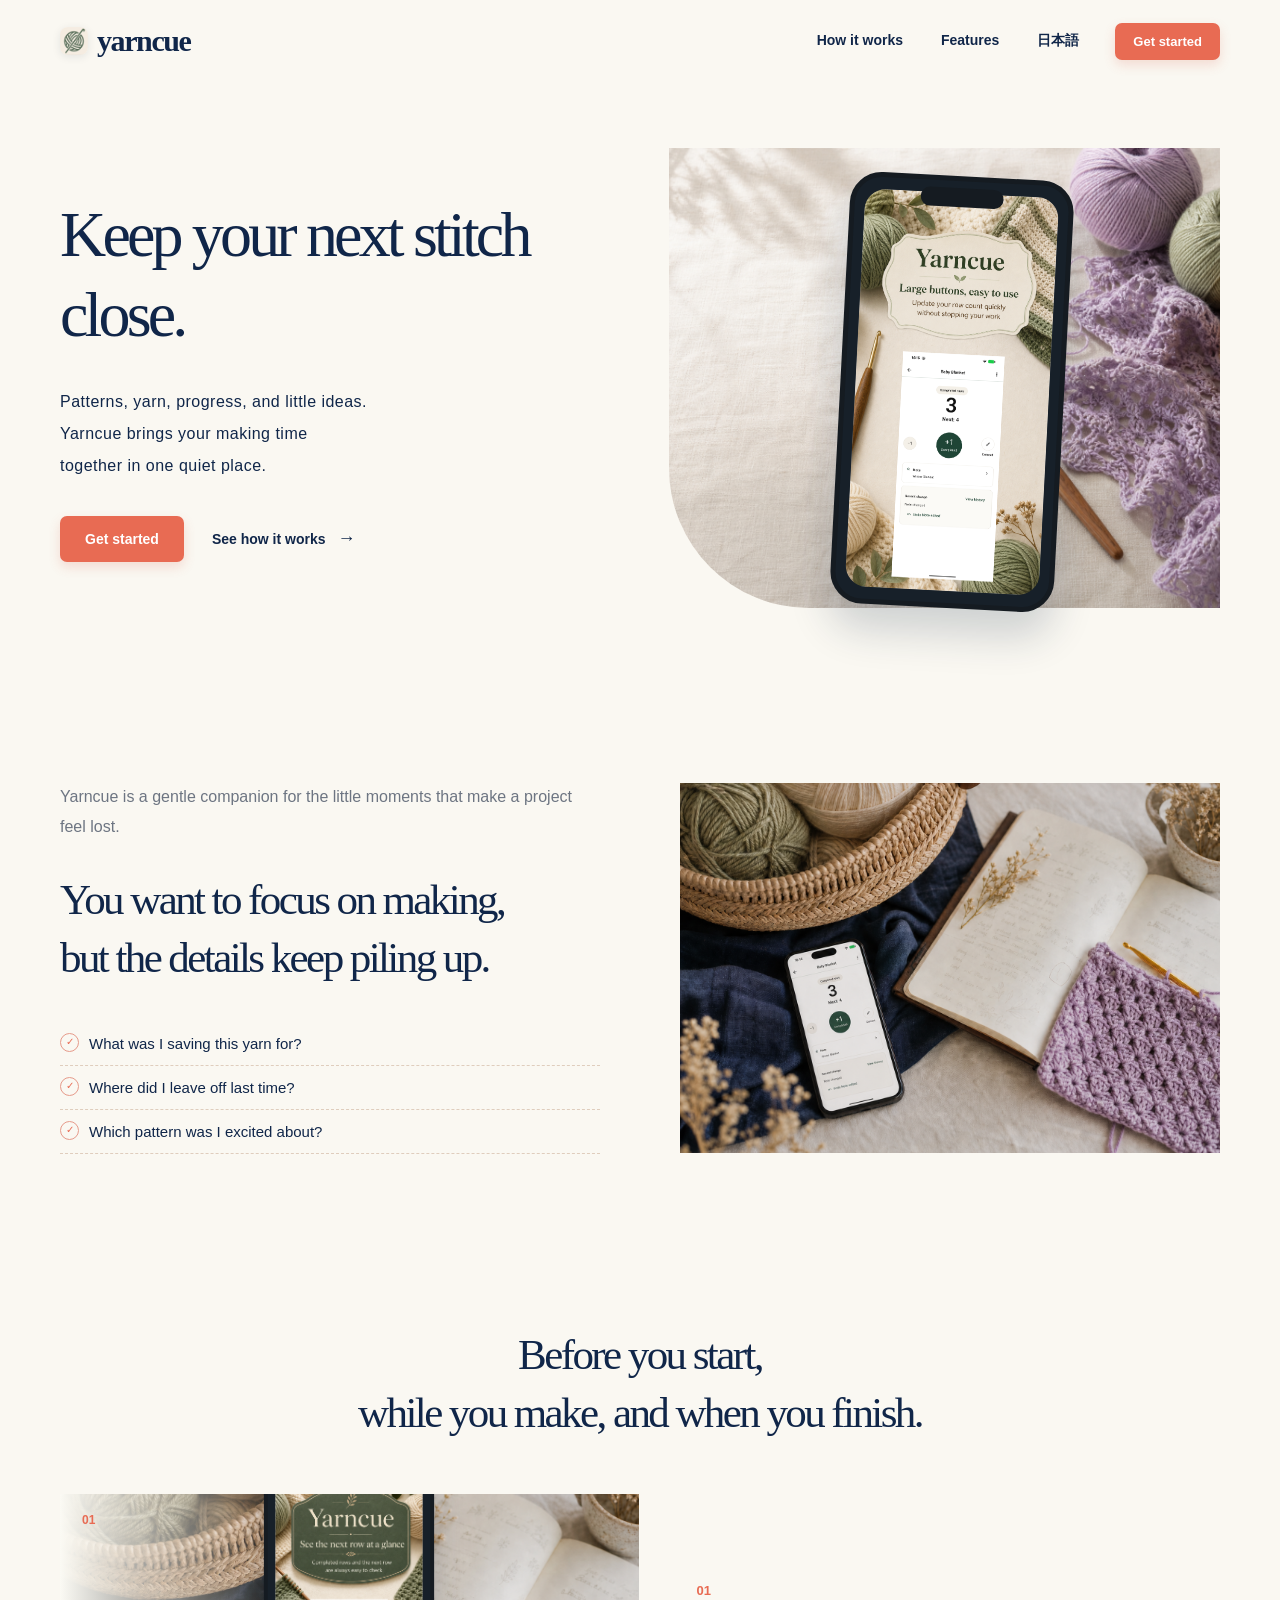
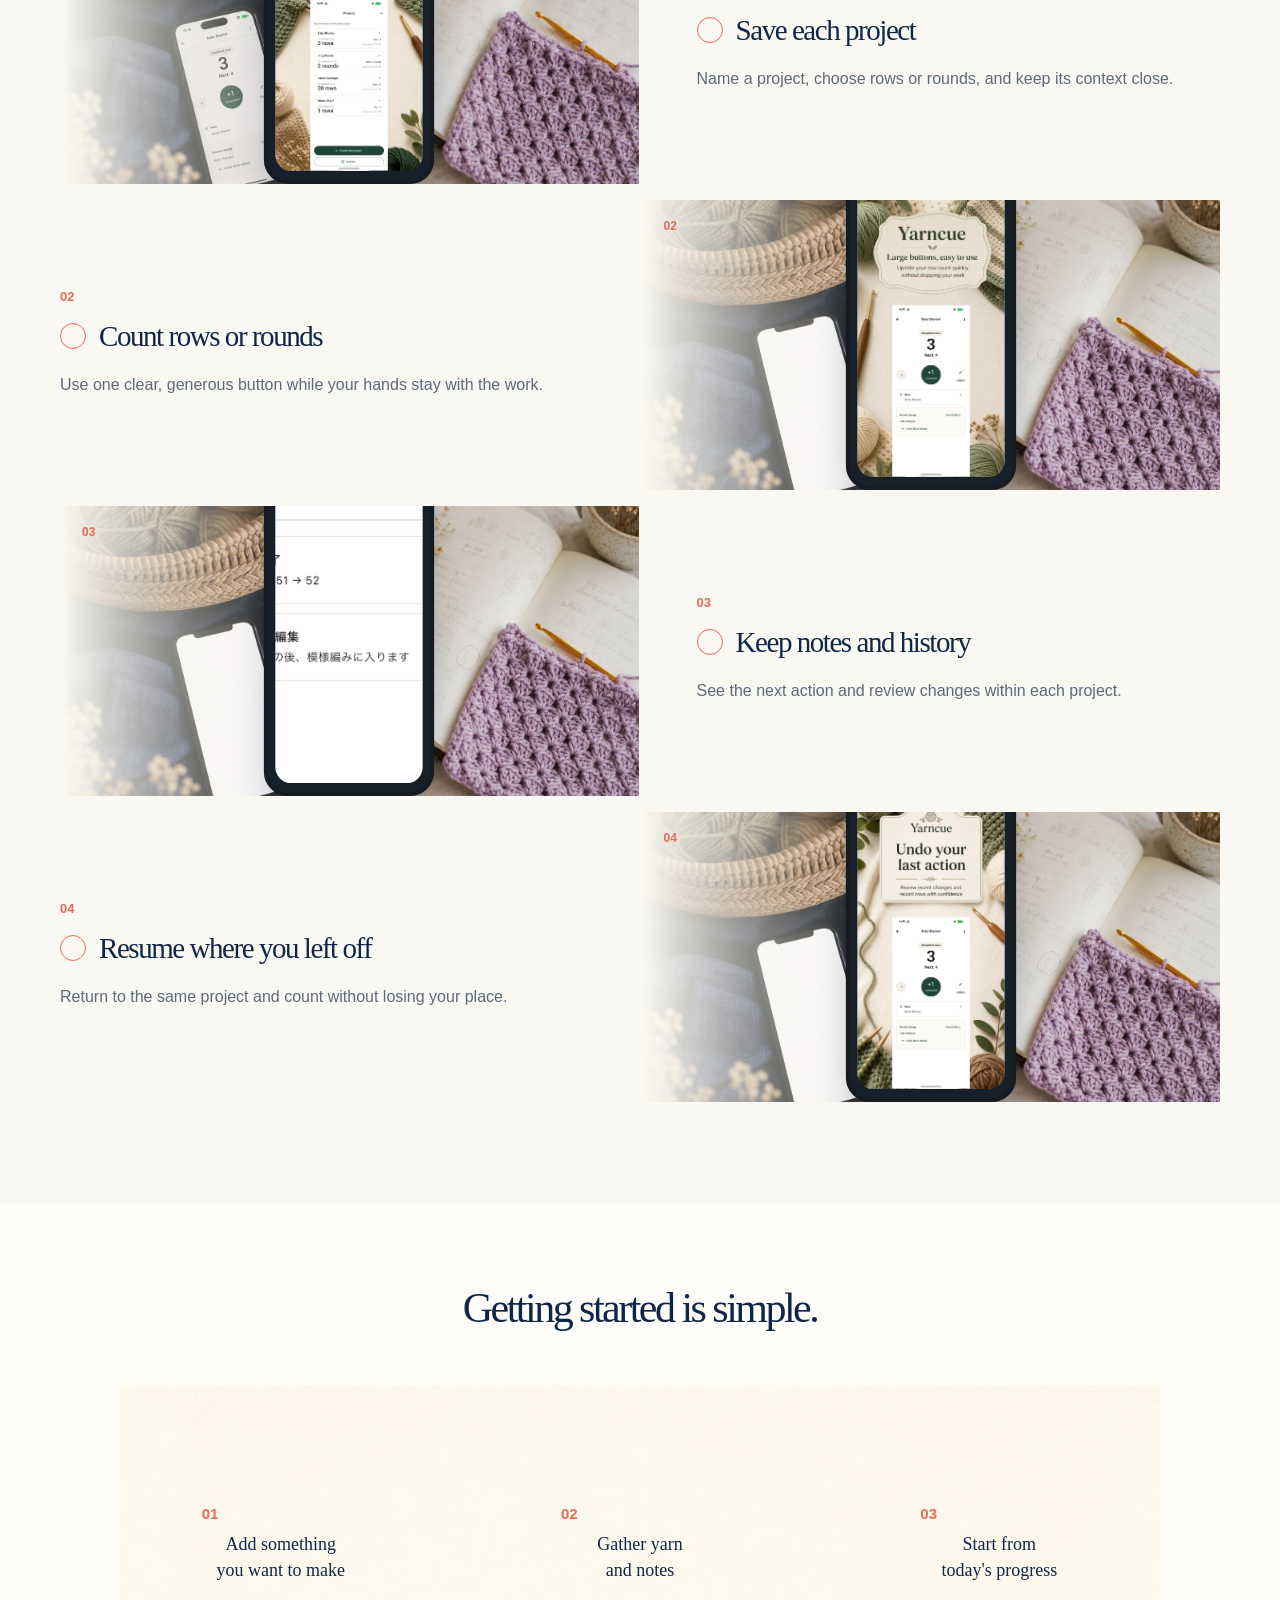
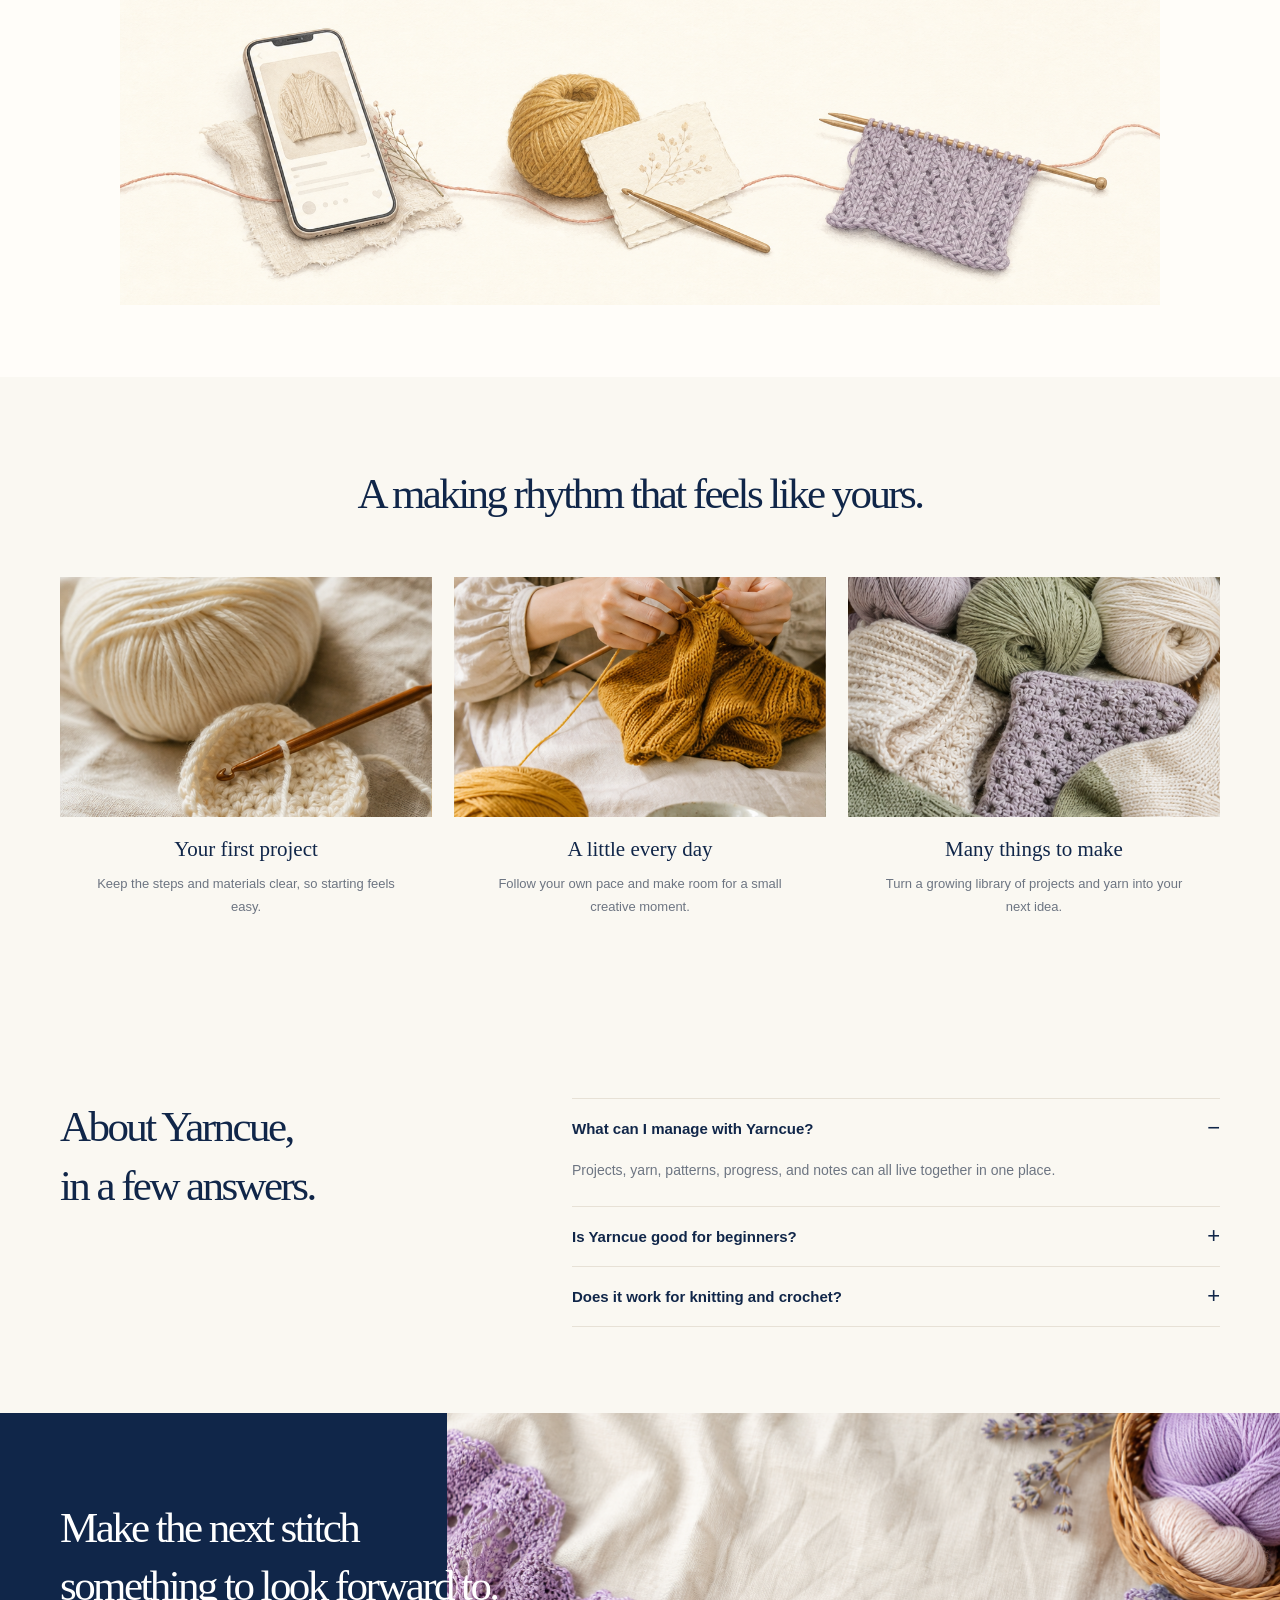
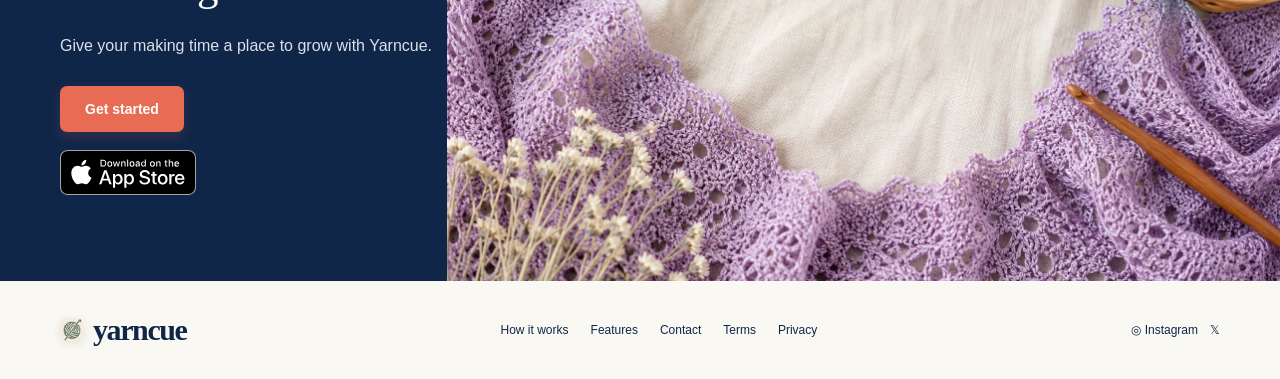
==== docs/en/index.html @ 103fd9a7 "Clarify feature layout and history screen" ====
<!doctype html>
<html lang="en">
  <head>
    <meta charset="utf-8" />
    <meta name="viewport" content="width=device-width, initial-scale=1" />
    <meta name="description" content="Yarncue keeps your knitting and crochet projects, yarn, patterns, progress, and notes together in one calm workspace." />
    <link rel="canonical" href="https://hinomaru-labs.com/yarncue-lp/en/" />
    <link rel="alternate" hreflang="ja" href="https://hinomaru-labs.com/yarncue-lp/" />
    <link rel="alternate" hreflang="en" href="https://hinomaru-labs.com/yarncue-lp/en/" />
    <meta property="og:title" content="Yarncue | A calmer way to keep knitting" />
    <meta property="og:description" content="Keep your next stitch close." />
    <meta property="og:image" content="../og.png" />
    <title>Yarncue | A calmer way to keep knitting</title>
    <link rel="stylesheet" href="../styles.css" />
    <link rel="stylesheet" href="../style-extra.css?v=20260801-layout3" />
    <link rel="stylesheet" href="style-en.css?v=1" />
    <script type="application/ld+json">{"@context":"https://schema.org","@graph":[{"@type":"SoftwareApplication","name":"Yarncue","applicationCategory":"LifestyleApplication","operatingSystem":"Web","description":"A knitting and crochet journal for projects, yarn, patterns, progress, and notes."},{"@type":"FAQPage","mainEntity":[{"@type":"Question","name":"What can I manage with Yarncue?","acceptedAnswer":{"@type":"Answer","text":"Projects, yarn, patterns, progress, and notes can all live together in one place."}},{"@type":"Question","name":"Is Yarncue good for beginners?","acceptedAnswer":{"@type":"Answer","text":"Yes. Start with one project and keep only the details you need, at your own pace."}},{"@type":"Question","name":"Does it work for both knitting and crochet?","acceptedAnswer":{"@type":"Answer","text":"Yes. Record the yarn, needles or hook, rows, pattern, and notes for either kind of project."}}]}]}</script>
  </head>
  <body>
    <main>
      <header class="site-header"><a class="brand" href="#top"><img src="../images/yarncue-icon.png" alt="" />yarncue</a><nav><a href="#how">How it works</a><a href="#features">Features</a><a href="../">日本語</a></nav><a class="button small-button" href="#start">Get started</a></header>
      <section class="hero" id="top"><div class="hero-copy"><h1>Keep your next stitch<br>close.</h1><p>Patterns, yarn, progress, and little ideas.<br>Yarncue brings your making time<br>together in one quiet place.</p><div class="actions"><a class="button" href="#start">Get started</a><a class="text-link" href="#how">See how it works <span>→</span></a></div></div><div class="hero-visual"><div class="hero-yarn yarn-a"></div><div class="hero-yarn yarn-b"></div><div class="hero-yarn yarn-c"></div><div class="lace"></div><div class="phone phone-real-count"><div class="phone-notch"></div><div class="phone-screen"></div></div></div></section>
      <section class="empathy section"><div><p class="eyeless-label">Yarncue is a gentle companion for the little moments that make a project feel lost.</p><h2>You want to focus on making,<br>but the details keep piling up.</h2><ul><li>What was I saving this yarn for?</li><li>Where did I leave off last time?</li><li>Which pattern was I excited about?</li></ul></div><div class="desk-scene"><div class="desk-yarn"></div><div class="notebook"><span>project notes</span><i></i><i></i><i></i></div></div></section>
      <section class="features section" id="features"><h2>Before you start,<br>while you make, and when you finish.</h2><div class="feature-list"><article class="feature"><div class="feature-media"><span>01</span><div class="phone phone-real-empty"><div class="phone-notch"></div><div class="phone-screen"></div></div><div class="feature-texture project"></div></div><div class="feature-copy"><p class="feature-number">01</p><h3>Save each project</h3><p>Name a project, choose rows or rounds, and keep its context close.</p></div></article><article class="feature reverse"><div class="feature-media"><span>02</span><div class="phone phone-real-count"><div class="phone-notch"></div><div class="phone-screen"></div></div><div class="feature-texture stash"></div></div><div class="feature-copy"><p class="feature-number">02</p><h3>Count rows or rounds</h3><p>Use one clear, generous button while your hands stay with the work.</p></div></article><article class="feature"><div class="feature-media"><span>03</span><div class="phone phone-projects-list"><div class="phone-notch"></div><div class="phone-screen"></div></div><div class="feature-texture patterns"></div></div><div class="feature-copy"><p class="feature-number">03</p><h3>Keep notes and history</h3><p>See the next action and review changes within each project.</p></div></article><article class="feature reverse"><div class="feature-media"><span>04</span><div class="phone phone-real-count"><div class="phone-notch"></div><div class="phone-screen"></div></div><div class="feature-texture progress"></div></div><div class="feature-copy"><p class="feature-number">04</p><h3>Resume where you left off</h3><p>Return to the same project and count without losing your place.</p></div></article></div></section>
      <section class="how section" id="how"><h2>Getting started is simple.</h2><div class="thread"></div><div class="steps"><article><b>01</b><div class="step-icon book">▱</div><h3>Add something<br>you want to make</h3><p>Save a pattern or idea as a project.</p></article><article><b>02</b><div class="step-icon yarn">●</div><h3>Gather yarn<br>and notes</h3><p>Keep color, amount, needle size, and thoughts together.</p></article><article><b>03</b><div class="step-icon needle">╱</div><h3>Start from<br>today's progress</h3><p>Record your progress and keep the next stitch in sight.</p></article></div></section>
      <section class="use-cases section"><h2>A making rhythm<br class="mobile-break"> that feels like yours.</h2><div class="case-grid"><article><div class="case-image first"></div><h3>Your first project</h3><p>Keep the steps and materials clear, so starting feels easy.</p></article><article><div class="case-image second"></div><h3>A little every day</h3><p>Follow your own pace and make room for a small creative moment.</p></article><article><div class="case-image third"></div><h3>Many things to make</h3><p>Turn a growing library of projects and yarn into your next idea.</p></article></div></section>
      <section class="faq section"><h2>About Yarncue,<br>in a few answers.</h2><div class="faq-list"><article><details open><summary>What can I manage with Yarncue?</summary><p>Projects, yarn, patterns, progress, and notes can all live together in one place.</p></details></article><article><details><summary>Is Yarncue good for beginners?</summary><p>Yes. Start with one project and keep only the details you need, at your own pace.</p></details></article><article><details><summary>Does it work for knitting and crochet?</summary><p>Yes. Record the yarn, needles or hook, rows, pattern, and notes for either kind of project.</p></details></article></div></section>
      <section class="cta" id="start"><div><h2>Make the next stitch<br>something to look forward to.</h2><p>Give your making time a place to grow with Yarncue.</p><a class="button light" href="mailto:hello@yarncue.app?subject=I%20want%20to%20try%20Yarncue">Get started</a><img class="app-store-badge" src="../images/download-on-app-store.svg" alt="Download on the App Store"></div><div class="cta-craft"><div class="cta-yarn"></div><div class="cta-lace"></div></div></section>
      <footer><a class="brand" href="#top"><img src="../images/yarncue-icon.png" alt="" />yarncue</a><div><a href="#how">How it works</a><a href="#features">Features</a><a href="mailto:hello@yarncue.app">Contact</a><a href="#top">Terms</a><a href="#top">Privacy</a></div><div class="social"><a href="#top" aria-label="Instagram">◎ Instagram</a><a href="#top" aria-label="X">𝕏</a></div></footer>
    </main>
  </body>
</html>
---- docs/styles.css ----
:root { --cream:#faf8f2; --ink:#102649; --coral:#e86b53; --line:#e7e1d6; --muted:#6d7582; --lilac:#bca4ce; --sage:#a8b8a3; --mustard:#d8b456; }
* { box-sizing:border-box; } html { scroll-behavior:smooth; } body { margin:0; background:var(--cream); color:var(--ink); font-family:Arial,"Hiragino Kaku Gothic ProN","Yu Gothic",sans-serif; } a { color:inherit; text-decoration:none; } h1,h2,h3,p { margin:0; } h1,h2,h3,.brand { font-family:Georgia,"Hiragino Mincho ProN","Yu Mincho",serif; font-weight:500; } .site-header { height:82px; max-width:1240px; margin:auto; padding:0 40px; display:flex; align-items:center; justify-content:space-between; } .brand { font-size:30px; letter-spacing:-1.4px; font-weight:700; } nav { display:flex; gap:38px; margin-left:auto; margin-right:36px; font-size:14px; font-weight:600; } nav a:hover,.text-link:hover,footer a:hover { opacity:.65; }.button { background:var(--coral); color:white; border-radius:7px; padding:15px 25px; font-size:14px; font-weight:700; display:inline-block; box-shadow:0 5px 12px #d95f4930; transition:transform .2s,box-shadow .2s; }.button:hover { transform:translateY(-2px); box-shadow:0 8px 16px #d95f4940; }.small-button { padding:11px 18px; font-size:13px; }.hero { max-width:1240px; min-height:585px; padding:66px 40px 88px; margin:auto; display:grid; grid-template-columns:1.05fr .95fr; align-items:center; overflow:hidden; }.hero-copy { position:relative; z-index:2; }.hero h1 { font-size:clamp(44px,5vw,72px); line-height:1.25; letter-spacing:-.06em; }.hero-copy>p { margin-top:31px; font-size:16px; line-height:2; letter-spacing:.03em; }.actions { display:flex; align-items:center; gap:28px; margin-top:34px; }.text-link { font-weight:700; font-size:14px; }.text-link span { margin-left:8px; font-size:18px; }.hero-visual { height:460px; position:relative; }.phone { width:224px; height:432px; padding:12px 10px; position:relative; border:5px solid #151b21; border-radius:32px; background:#172029; box-shadow:0 25px 40px #15284730; z-index:3; }.phone-notch { width:83px; height:19px; border-radius:12px; background:#151b21; position:absolute; left:50%; top:7px; transform:translateX(-50%); z-index:2; }.phone-screen { background:#fbfaf6; height:100%; border-radius:21px; padding:37px 13px 12px; color:#192845; overflow:hidden; font-family:Arial,sans-serif; }.phone small { display:block; font-size:10px; font-weight:700; margin-bottom:11px; }.phone b { display:block; margin:10px 0 6px; font-size:10px; }.phone b span { float:right; }.knit-piece { height:115px; border-radius:12px; background:repeating-linear-gradient(120deg,#c5afd3 0 3px,#b497c6 4px 6px,#d3c0dd 7px 10px); }.track { height:7px; border-radius:9px; background:#e9e4dc; overflow:hidden; }.track i { display:block; width:48%; height:100%; background:var(--coral); }.swatches { display:flex; gap:8px; }.swatches i,.yarn-row i { width:21px;height:21px;border-radius:50%;display:block;background:repeating-radial-gradient(circle,#cbb4d5 0 2px,#b99cc7 3px 4px); }.swatches i:nth-child(2),.yarn-row:nth-child(3) i { background:repeating-radial-gradient(circle,#e7bf9b 0 2px,#d9a87e 3px 4px); }.swatches i:nth-child(3),.yarn-row:nth-child(4) i { background:repeating-radial-gradient(circle,#b5c5ad 0 2px,#97ae93 3px 4px); }.hero-visual .phone { transform:rotate(3deg); position:absolute; left:31%; top:5px; }.hero-yarn { position:absolute; border-radius:50%; background:repeating-radial-gradient(circle at 50%,#d3c1dc 0 6px,#b99bc9 7px 10px,#c8afd3 12px 14px); box-shadow:inset 2px 0 #ffffff60; }.yarn-a { width:162px;height:162px; right:9%;top:-10px; }.yarn-b { width:104px;height:104px; right:0;top:132px; background:repeating-radial-gradient(circle,#dab85b 0 5px,#cba23a 6px 9px); }.yarn-c { width:115px;height:115px; right:22%;bottom:5px; background:repeating-radial-gradient(circle,#aabda4 0 5px,#93aa90 6px 9px); }.lace { width:350px;height:205px;right:-9%;bottom:14px;position:absolute;opacity:.9;background-image:radial-gradient(ellipse at center,transparent 32%,#efeade 34% 40%,transparent 42%);background-size:28px 25px; transform:rotate(-15deg); }.section { max-width:1240px; margin:auto; padding:118px 40px; }.section h2,.cta h2 { font-size:clamp(33px,3.7vw,53px); line-height:1.35; letter-spacing:-.06em; }.empathy { display:grid; grid-template-columns:1fr 1fr; gap:80px; align-items:center; }.eyeless-label { font-size:16px; line-height:1.9; color:var(--muted); margin-bottom:28px; }.empathy ul { list-style:none; padding:0; margin:35px 0 0; }.empathy li { padding:13px 0 13px 29px; border-bottom:1px dashed #dfcdbd; position:relative; font-size:15px; }.empathy li::before { content:"✓"; position:absolute; left:0; top:11px; color:var(--coral); border:1px solid #e69b8b; width:17px;height:17px; border-radius:50%; font-size:10px; line-height:16px; text-align:center; }.desk-scene { height:370px; background:#ded8cd; position:relative; overflow:hidden; }.desk-yarn { width:150px;height:150px;border-radius:50%;position:absolute;left:35px;top:30px;background:repeating-radial-gradient(circle,#c6b08d 0 5px,#b69b70 6px 9px); }.notebook { position:absolute; width:210px;height:270px;right:72px;top:50px;background:#f5eddd;box-shadow:10px 12px 22px #4a3e3320;padding:27px;transform:rotate(7deg); }.notebook span { font-family:Georgia,serif; font-style:italic; color:#9d8b70; }.notebook i { display:block; border-bottom:1px solid #c7b699; width:100%; margin-top:24px; }.small-phone { position:absolute; left:110px;bottom:-180px;transform:scale(.56) rotate(-16deg); transform-origin:bottom left; }.features>h2 { text-align:center; margin-bottom:72px; }.feature { min-height:340px; display:grid; grid-template-columns:1.05fr .95fr; align-items:center; gap:80px; margin:16px 0; }.feature.reverse { direction:rtl; }.feature.reverse>* { direction:ltr; }.feature-media { height:290px; background:#f1eee6; position:relative; overflow:hidden; display:flex; justify-content:center; align-items:flex-end; }.feature-media>span { position:absolute; top:19px;left:22px;font-size:12px;font-weight:bold;color:var(--coral); }.feature-media .phone { transform:scale(.63); transform-origin:bottom center; height:432px; }.feature-texture { position:absolute;right:0;top:0;width:39%;height:100%;z-index:0; }.feature-texture.project { background:#ded2c6; background-image:radial-gradient(ellipse at center,transparent 33%,#efe7d7 35% 41%,transparent 43%); background-size:25px 23px; }.feature-texture.stash { background:repeating-radial-gradient(circle at 40% 26%,#d7b97a 0 9px,#caa557 10px 14px,#d8c78e 15px 18px); }.feature-texture.patterns { background:#e3d7bf; background-image:linear-gradient(135deg,#bc9d7a33 25%,transparent 25%); background-size:18px 18px; }.feature-texture.progress { background:#c6b0d0; background-image:radial-gradient(ellipse at center,transparent 32%,#d8c6e0 34% 40%,transparent 42%); background-size:26px 24px; }.feature-number { color:var(--coral);font-weight:700;font-size:13px;margin-bottom:16px; }.feature h3 { font-size:35px;letter-spacing:-.05em; }.feature-copy>p:last-child { margin-top:17px;font-size:16px;line-height:1.9;color:#5e697a; }.yarn-row { font-size:10px;display:flex;align-items:center;gap:7px;border-bottom:1px solid #e5dfd4;padding:9px 0; }.yarn-row em { margin-left:auto;font-style:normal;color:#8b9098; }.pattern-thumb { height:74px;border-radius:8px;background:repeating-linear-gradient(125deg,#c6b09c 0 3px,#a98d72 4px 6px,#e2d0ba 7px 10px); }.pattern-thumb.small { height:58px;margin-top:12px; }.check { border-bottom:1px solid #e4dfd6;padding:9px 0;font-size:9px; }.how { background:#fffdf9; max-width:none; position:relative; overflow:hidden; }.how h2 { text-align:center; }.steps { max-width:1030px;margin:54px auto 0;display:grid;grid-template-columns:repeat(3,1fr);gap:60px;position:relative;z-index:1; }.steps article { text-align:center; }.steps b { color:var(--coral);font-size:15px; }.step-icon { width:92px;height:92px;margin:12px auto 17px;border:1px solid #dbd0c3;border-radius:50%;display:grid;place-items:center;font-size:44px;color:#b9a489; }.step-icon.yarn { color:#ba9fc6;font-size:64px; }.step-icon.needle { color:#ba9fc6;transform:rotate(-28deg); }.steps h3 { font-size:21px;line-height:1.45; }.steps p { font-size:13px;line-height:1.8;color:var(--muted);margin:10px auto;max-width:230px; }.thread { position:absolute;top:305px;left:-5%;width:110%;height:80px;border-top:2px solid #e49080;border-radius:50%;transform:rotate(-3deg); }.use-cases h2 { text-align:center; }.case-grid { display:grid;grid-template-columns:repeat(3,1fr);gap:22px;margin-top:54px; }.case-image { height:240px;position:relative;overflow:hidden; }.case-image::before { content:"";position:absolute;inset:0;opacity:.92; }.case-image.first::before { background:radial-gradient(circle at 28% 32%,#baa17f 0 10%,transparent 11%),radial-gradient(circle at 48% 27%,#a9b9ab 0 17%,transparent 18%),repeating-radial-gradient(ellipse at 75% 68%,#e2ddd2 0 7px,#b9a083 8px 11px,#e9e2d7 12px 14px); }.case-image.second::before { background:radial-gradient(circle at 53% 35%,#e7ddb1 0 20%,transparent 21%),repeating-linear-gradient(125deg,#d6b14c 0 4px,#e1c566 5px 7px,#f0dc96 8px 12px); }.case-image.third::before { background:radial-gradient(circle at 28% 38%,#c4b0d0 0 18%,transparent 19%),radial-gradient(circle at 58% 34%,#d7b378 0 17%,transparent 18%),radial-gradient(circle at 78% 52%,#a9bca5 0 17%,transparent 18%),#e8dfd4; }.case-grid h3 { text-align:center;font-size:21px;margin-top:20px; }.case-grid p { color:var(--muted);font-size:13px;line-height:1.8;text-align:center;margin:10px auto;max-width:310px; }.faq { display:grid;grid-template-columns:.8fr 1.2fr;gap:80px;align-items:start; }.faq-list { border-top:1px solid var(--line); }.faq-list article { border-bottom:1px solid var(--line); }.faq button { width:100%;border:0;background:transparent;color:var(--ink);font:600 15px Arial,sans-serif;text-align:left;padding:21px 0;display:flex;justify-content:space-between;align-items:center;cursor:pointer; }.chevron { width:20px;height:20px;fill:none;stroke:currentColor;stroke-width:1.8;transition:transform .2s; }.chevron.open { transform:rotate(180deg); }.faq-list p { color:var(--muted);font-size:14px;line-height:1.8;padding:0 32px 22px 0; }.cta { background:var(--ink);color:#fff;min-height:450px;padding:86px max(40px,calc((100vw - 1160px)/2));display:flex;justify-content:space-between;position:relative;overflow:hidden; }.cta h2 { color:#fff; }.cta p { margin:22px 0 31px;font-size:16px;color:#dbe0e9; }.button.light { background:var(--coral); }.cta-craft { position:relative;width:390px; }.cta-yarn { width:180px;height:180px;border-radius:50%;position:absolute;right:50px;top:2px;background:repeating-radial-gradient(circle,#cdb5d6 0 7px,#b496c2 8px 11px); }.cta-lace { position:absolute;width:350px;height:250px;right:-45px;bottom:-67px;opacity:.78;background-image:radial-gradient(ellipse at center,transparent 30%,#c4afd0 32% 40%,transparent 42%);background-size:35px 30px;transform:rotate(-17deg); }.mobile-break { display:none; } footer { max-width:1240px;margin:auto;padding:32px 40px;display:flex;align-items:center;justify-content:space-between;font-size:12px; }.social,footer>div { display:flex;gap:22px;align-items:center; }.social { gap:12px; }
@media (max-width:760px) { .site-header { height:67px;padding:0 20px; }.brand { font-size:26px; } nav { display:none; }.small-button { padding:10px 13px;font-size:11px; }.hero { padding:45px 24px 34px;display:block;min-height:0; }.hero h1 { font-size:44px; }.hero-copy>p { font-size:14px;margin-top:23px;line-height:1.85; }.actions { margin-top:26px;gap:20px; }.hero-visual { height:340px;margin-top:32px; }.hero-visual .phone { transform:scale(.77) rotate(3deg);transform-origin:top left;left:21%; }.yarn-a { width:120px;height:120px;right:-10px; }.yarn-b { width:82px;height:82px;right:9px;top:106px; }.yarn-c { width:84px;height:84px;right:25%;bottom:14px; }.lace { width:250px; }.section { padding:75px 24px; }.section h2,.cta h2 { font-size:34px; }.empathy,.faq { grid-template-columns:1fr;gap:40px; }.empathy .eyeless-label { font-size:14px;margin-bottom:23px; }.empathy li { font-size:14px; }.desk-scene { height:282px; }.notebook { right:25px;transform:scale(.77) rotate(7deg);transform-origin:top right; }.small-phone { left:45px; }.features>h2 { margin-bottom:43px;text-align:left; }.feature,.feature.reverse { display:flex;flex-direction:column;gap:25px;margin-bottom:52px;direction:ltr;align-items:stretch; }.feature-media { height:232px; }.feature-media .phone { transform:scale(.51); }.feature h3 { font-size:29px; }.feature-copy>p:last-child { font-size:14px; }.steps { grid-template-columns:1fr;gap:35px;margin-top:38px; }.thread { display:none; }.step-icon { width:75px;height:75px;font-size:34px; }.steps h3 { font-size:20px; }.case-grid { grid-template-columns:1fr;gap:35px;margin-top:39px; }.case-image { height:220px; }.faq { gap:35px; }.faq button { font-size:14px;gap:12px; }.cta { padding:69px 24px 235px;min-height:0; }.cta p { font-size:14px;line-height:1.8; }.cta-craft { position:absolute;width:320px;height:210px;right:-28px;bottom:-5px; }.cta-yarn { width:130px;height:130px;right:72px; }.cta-lace { width:290px;height:190px;right:-20px;bottom:-45px; }.mobile-break { display:block; } footer { padding:29px 24px;display:block; }.brand { display:block; } footer>div { flex-wrap:wrap;gap:13px 19px;margin-top:19px;line-height:1.5; }.social { margin-top:18px; } }
---- docs/style-extra.css ----
.faq details summary { list-style:none; cursor:pointer; padding:21px 26px 21px 0; font:600 15px Arial,sans-serif; position:relative; }
.faq details summary::-webkit-details-marker { display:none; }
.faq details summary::after { content:"+"; position:absolute; right:0; top:16px; font-size:22px; font-weight:400; }
.faq details[open] summary::after { content:"−"; }

/* Photography replaces decorative geometry; the phone remains a replaceable product-screen frame. */
.hero-visual { background:url("images/hero-craft.png") center/cover no-repeat; border-radius:0 0 0 140px; }
.hero-visual .hero-yarn,.hero-visual .lace { display:none; }
.hero-visual .phone { left:31%; top:6%; transform:rotate(3deg); }
.desk-scene { background:url("images/feature-desk-real.png") center/cover no-repeat; }
.desk-scene .desk-yarn,.desk-scene .notebook { display:none; }
.feature-media { background-image:url("images/feature-desk.png"); background-size:cover; background-position:center; }
.feature-media .feature-texture { display:none; }
.feature:first-child .feature-media { background-image:url("images/feature-desk-real.png"); background-position:center; }
.feature:first-child .feature-media .phone { display:none; }
.feature-media::after { content:""; position:absolute; inset:0; background:linear-gradient(90deg,#fbfaf4 0%,transparent 42%); }
.feature-media .phone,.feature-media>span { z-index:1; }
.case-image { background-image:url("images/use-cases.png"); background-size:300% auto; background-repeat:no-repeat; }
.case-image::before { display:none; }
.case-image.first { background-position:left center; }.case-image.second { background-position:center center; }.case-image.third { background-position:right center; }
.cta { background:#102649 url("images/cta-craft.png") right center/auto 100% no-repeat; }
.cta-craft { display:none; }
@media (max-width:760px) { .hero-visual { margin-left:-24px;margin-right:-24px; border-radius:0; }.feature-media::after { background:linear-gradient(90deg,#fbfaf4aa 0%,transparent 80%); }.cta { background-size:auto 46%; background-position:right bottom; } }

/* Match the approved LP rhythm: smaller desktop type, tighter bands, and illustrated steps. */
@media (min-width:761px) { .section { padding-top:86px; padding-bottom:86px; }.section h2,.cta h2 { font-size:43px; }.features>h2 { margin-bottom:52px; }.feature { min-height:276px; gap:58px; }.feature h3 { font-size:29px; }.how { padding-top:76px; padding-bottom:72px; }.how h2 { font-size:42px; }.steps { margin-top:28px; gap:38px; }.use-cases { padding-top:88px; padding-bottom:84px; } }
.how .steps { max-width:1040px; min-height:540px; padding-top:0; background:url("images/steps-editorial.png") center bottom/100% auto no-repeat; }
.how .steps article { padding-top:166px; position:relative; }.how .steps article b { position:absolute; top:140px; left:calc(50% - 79px); }.how .step-icon { display:none; }.how .steps h3 { font-size:18px; }.how .steps p { display:none; }.thread { display:none; }
.feature-copy h3::before { content:""; display:inline-block; width:24px; height:24px; margin-right:13px; vertical-align:-3px; border:1.5px solid var(--coral); border-radius:50%; box-shadow:inset 0 0 0 6px #faf8f2; }
.app-store-badge { width:136px; height:auto; display:block; margin-top:18px; }
.brand { display:inline-flex; align-items:center; gap:9px; }
.brand img { width:28px; height:28px; border-radius:8px; object-fit:cover; box-shadow:0 2px 8px #19284518; }
footer .brand img { width:24px; height:24px; border-radius:7px; }

/* Evidence captured from the Yarncue app project. Keep the device chrome from the LP, but show the actual screens inside it. */
.phone-real-empty .phone-screen,
.phone-real-count .phone-screen,
.phone-projects-list .phone-screen { padding:0; background-color:#fff; background-repeat:no-repeat; background-position:center; background-size:cover; }
.phone-real-empty .phone-screen { background-image:url("images/real/projects-empty.png"); }
.phone-real-count .phone-screen { background-image:url("images/real/count-workspace.png"); }
.phone-projects-list .phone-screen { background-image:url("images/real/history.png"); }
.feature:nth-child(3) .phone-projects-list .phone-screen { background-image:url("images/real/history-crop.png"); background-size:cover; background-position:center top; }
.feature:nth-child(4) .phone-real-count .phone-screen { background-image:url("images/real/resume-workspace.png"); }
.feature:first-child .feature-media { background-image:none; }
.feature:first-child .feature-media .phone { display:block; }
.feature-media .phone { transform:scale(.76); }
.phone-real-empty .phone-screen > *,
.phone-real-count .phone-screen > *,
.phone-projects-list .phone-screen > * { display:none; }
.feature-media .phone-real-empty .phone-screen,
.feature-media .phone-real-count .phone-screen,
.feature-media .phone-projects-list .phone-screen { background-size:100% auto; background-position:center top; }
@media (max-width:760px) { .how { padding-top:58px; padding-bottom:56px; }.how h2 { font-size:33px; }.how .steps { display:block; min-height:0; margin-top:18px; padding:286px 0 0; background-size:150% auto; background-position:center top; }.how .steps article { padding:0; margin:0 0 28px; text-align:center; }.how .steps article b { position:static; display:block; margin-bottom:6px; }.how .steps h3 { font-size:18px; line-height:1.55; }.how .steps article:last-child { margin-bottom:0; } }
---- docs/en/style-en.css ----
/* English UI artwork overrides for the English landing page. */
.desk-scene { background-image:url("../images/feature-desk-real-en.png"); }
.feature:first-child .feature-media { background-image:url("../images/feature-desk-real-en.png"); }
.phone-real-empty .phone-screen { background-image:url("../images/real/en-projects.png"); }
.phone-real-count .phone-screen { background-image:url("../images/real/en-count.png"); }
.phone-projects-list .phone-screen { background-image:url("../images/real/en-projects-screen.png"); }
.feature:nth-child(4) .phone-real-count .phone-screen { background-image:url("../images/real/en-progress.png"); }
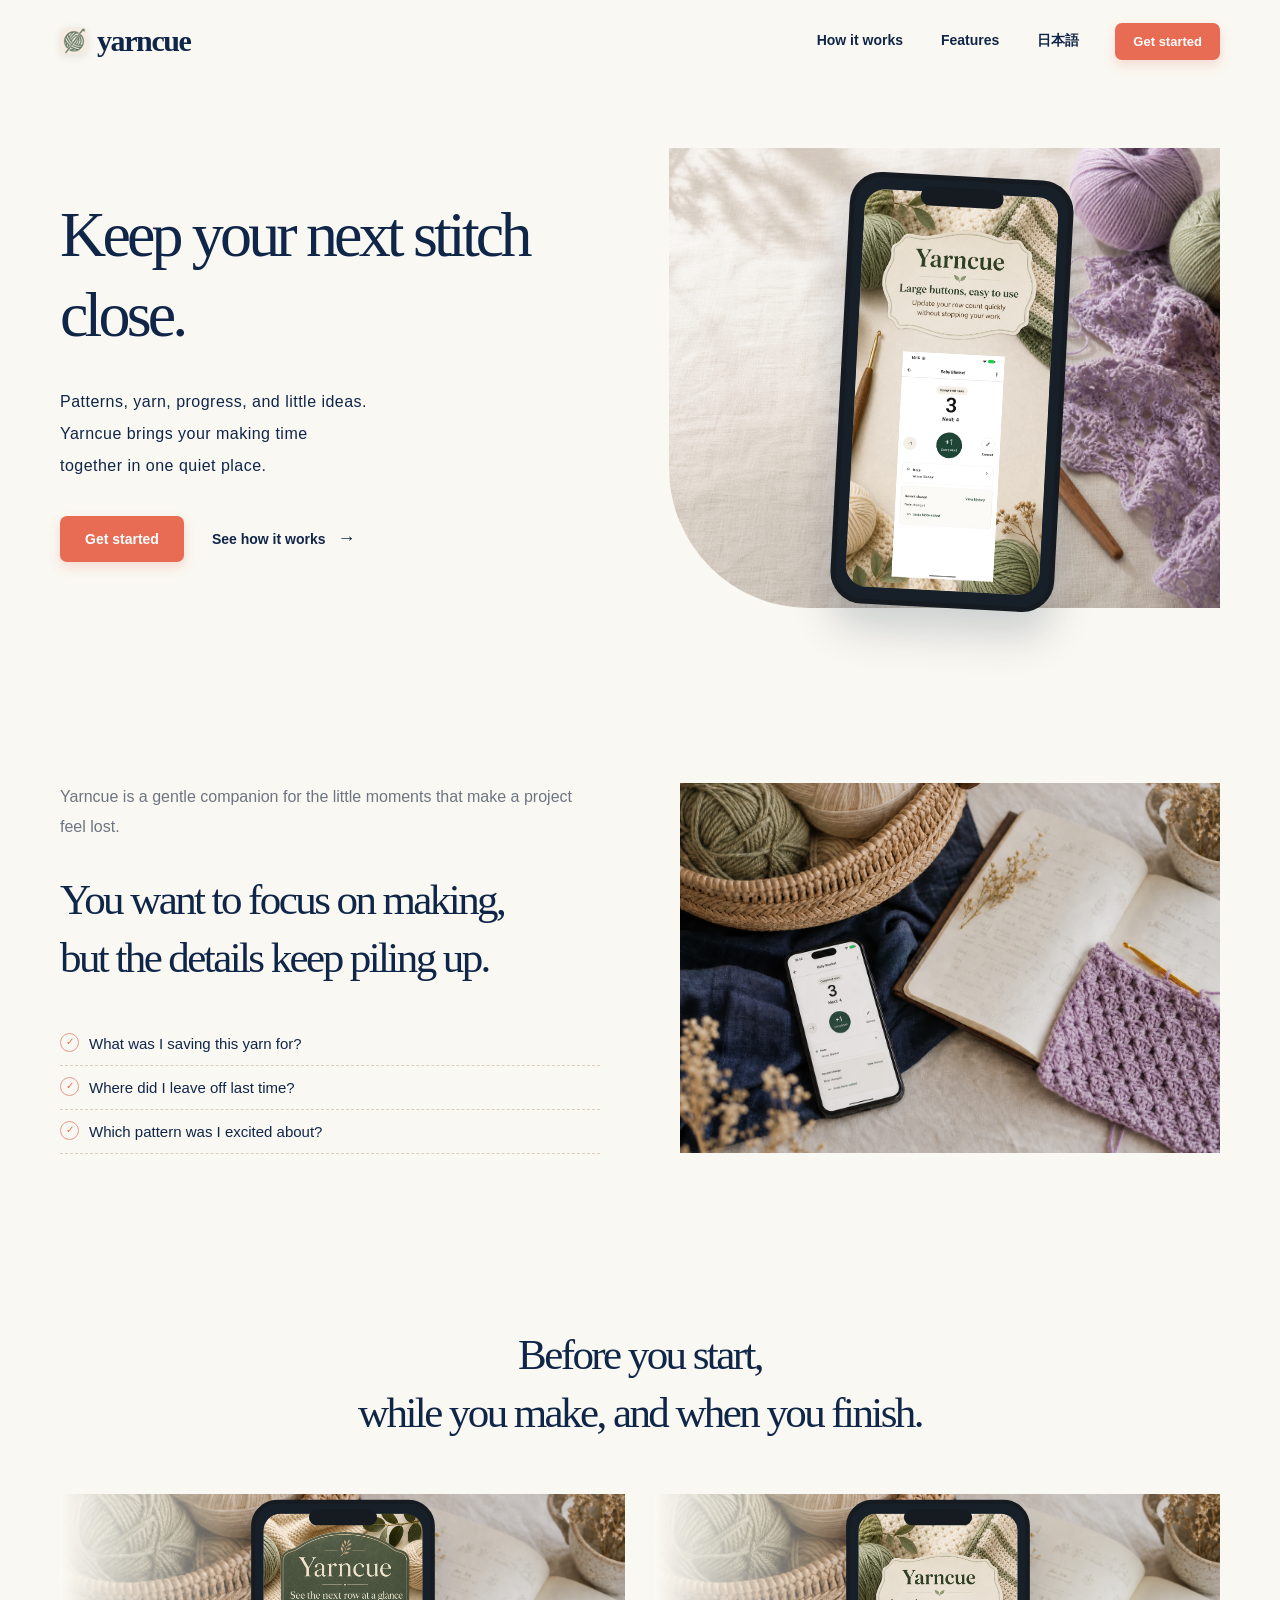
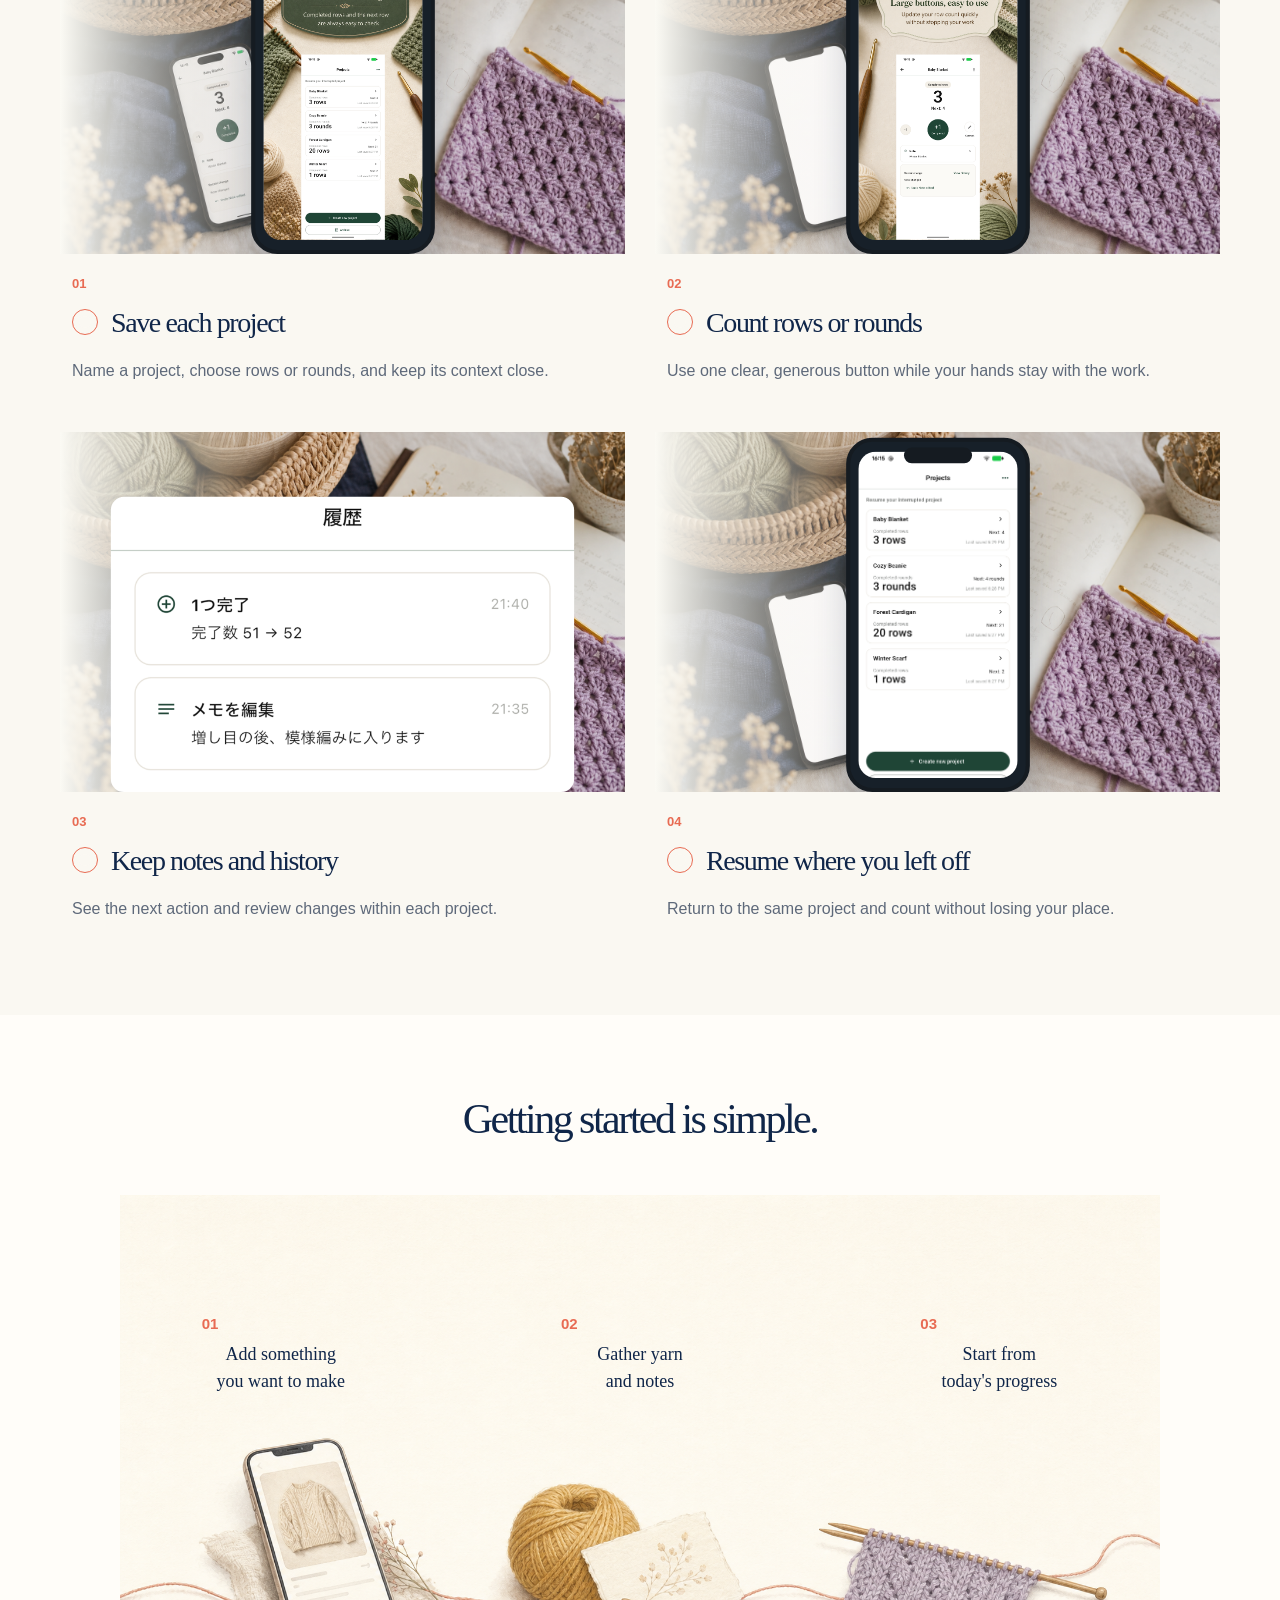
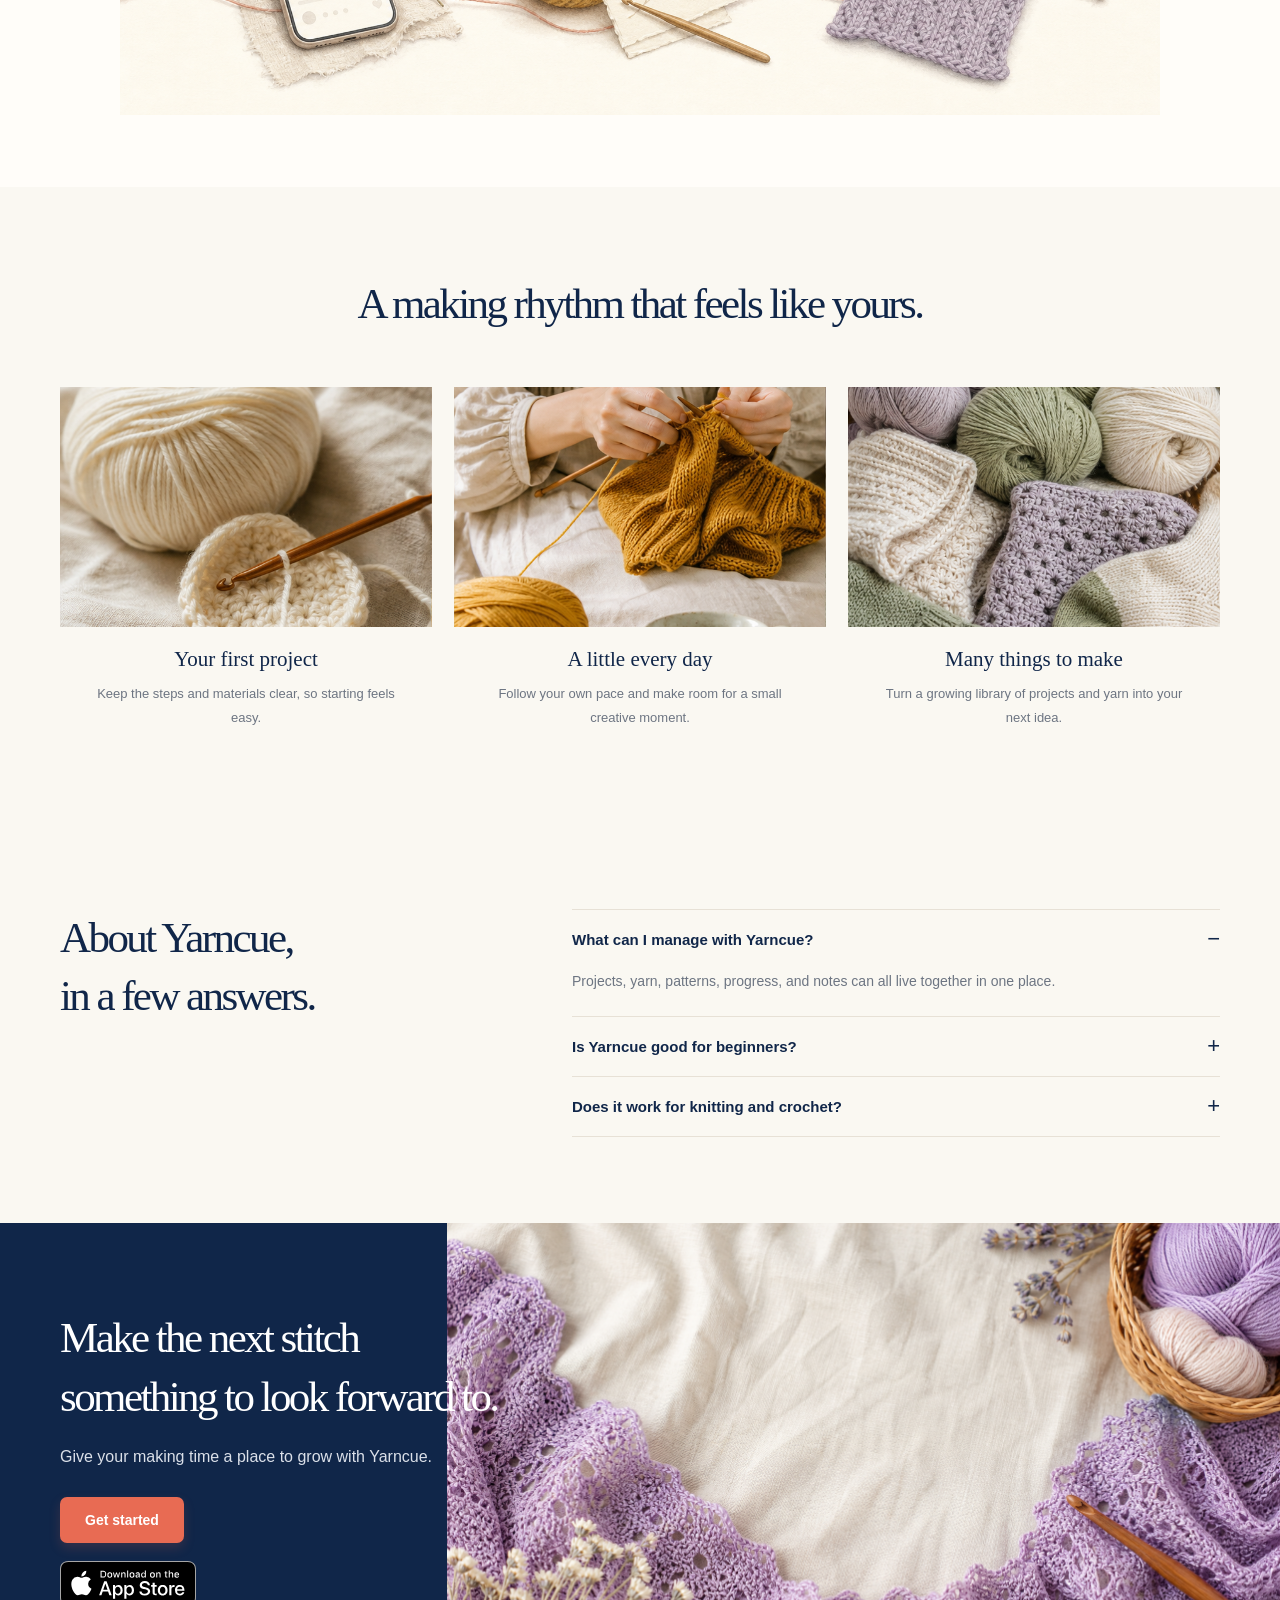
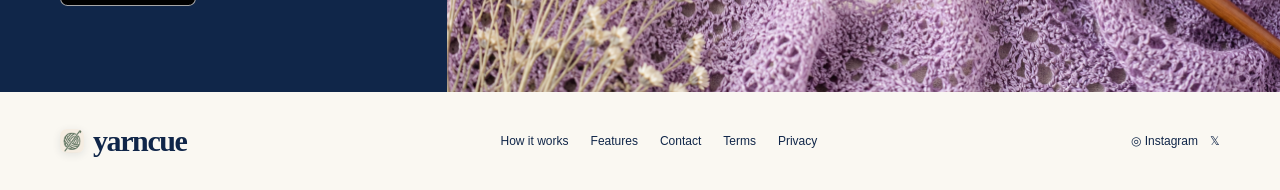
==== commit 561fd20d: "Align English feature cards with Japanese layout" ====
--- a/docs/en/index.html
+++ b/docs/en/index.html
@@ -12,8 +12,8 @@
     <meta property="og:image" content="../og.png" />
     <title>Yarncue | A calmer way to keep knitting</title>
     <link rel="stylesheet" href="../styles.css" />
-    <link rel="stylesheet" href="../style-extra.css?v=20260801-layout3" />
-    <link rel="stylesheet" href="style-en.css?v=1" />
+    <link rel="stylesheet" href="../style-extra.css?v=20260801-grid6" />
+    <link rel="stylesheet" href="style-en.css?v=2" />
     <script type="application/ld+json">{"@context":"https://schema.org","@graph":[{"@type":"SoftwareApplication","name":"Yarncue","applicationCategory":"LifestyleApplication","operatingSystem":"Web","description":"A knitting and crochet journal for projects, yarn, patterns, progress, and notes."},{"@type":"FAQPage","mainEntity":[{"@type":"Question","name":"What can I manage with Yarncue?","acceptedAnswer":{"@type":"Answer","text":"Projects, yarn, patterns, progress, and notes can all live together in one place."}},{"@type":"Question","name":"Is Yarncue good for beginners?","acceptedAnswer":{"@type":"Answer","text":"Yes. Start with one project and keep only the details you need, at your own pace."}},{"@type":"Question","name":"Does it work for both knitting and crochet?","acceptedAnswer":{"@type":"Answer","text":"Yes. Record the yarn, needles or hook, rows, pattern, and notes for either kind of project."}}]}]}</script>
   </head>
   <body>
--- a/docs/style-extra.css
+++ b/docs/style-extra.css
@@ -40,7 +40,10 @@
 .phone-real-count .phone-screen { background-image:url("images/real/count-workspace.png"); }
 .phone-projects-list .phone-screen { background-image:url("images/real/history.png"); }
 .feature:nth-child(3) .phone-projects-list .phone-screen { background-image:url("images/real/history-crop.png"); background-size:cover; background-position:center top; }
-.feature:nth-child(4) .phone-real-count .phone-screen { background-image:url("images/real/resume-workspace.png"); }
+.feature:nth-child(3) .phone { width:100%; height:360px; padding:0; border:0; border-radius:16px; background:transparent; box-shadow:none; }
+.feature:nth-child(3) .phone-notch { display:none; }
+.feature:nth-child(3) .phone-screen { border-radius:16px; background-size:contain; background-repeat:no-repeat; background-color:transparent; }
+.feature:nth-child(4) .phone-real-count .phone-screen { background-image:url("images/real/projects-screen-crop.png"); }
 .feature:first-child .feature-media { background-image:none; }
 .feature:first-child .feature-media .phone { display:block; }
 .feature-media .phone { transform:scale(.76); }
@@ -51,3 +54,23 @@
 .feature-media .phone-real-count .phone-screen,
 .feature-media .phone-projects-list .phone-screen { background-size:100% auto; background-position:center top; }
 @media (max-width:760px) { .how { padding-top:58px; padding-bottom:56px; }.how h2 { font-size:33px; }.how .steps { display:block; min-height:0; margin-top:18px; padding:286px 0 0; background-size:150% auto; background-position:center top; }.how .steps article { padding:0; margin:0 0 28px; text-align:center; }.how .steps article b { position:static; display:block; margin-bottom:6px; }.how .steps h3 { font-size:18px; line-height:1.55; }.how .steps article:last-child { margin-bottom:0; } }
+
+/* Japanese feature review: make all four product states legible at once. */
+@media (min-width:761px) {
+  .feature-list { display:grid; grid-template-columns:repeat(2,minmax(0,1fr)); gap:42px 30px; }
+  .feature,.feature.reverse { display:flex; flex-direction:column; align-items:stretch; gap:22px; min-height:0; margin:0; direction:ltr; }
+  .feature-media { height:360px; }
+  .feature-media .phone { transform:scale(.82); transform-origin:bottom center; }
+  .feature-copy { padding:0 12px 4px; }
+  .feature-copy h3 { font-size:28px; }
+  .feature-copy>p:last-child { max-width:34em; }
+  .feature-media>span { display:none; }
+}
+@media (max-width:760px) {
+  .feature-list { display:block; }
+  .feature,.feature.reverse { min-height:0; margin-bottom:58px; }
+  .feature-media { height:300px; }
+  .feature-media .phone { transform:scale(.62); }
+  .feature-copy { padding:0; }
+  .feature-media>span { display:none; }
+}
--- a/docs/en/style-en.css
+++ b/docs/en/style-en.css
@@ -4,4 +4,4 @@
 .phone-real-empty .phone-screen { background-image:url("../images/real/en-projects.png"); }
 .phone-real-count .phone-screen { background-image:url("../images/real/en-count.png"); }
 .phone-projects-list .phone-screen { background-image:url("../images/real/en-projects-screen.png"); }
-.feature:nth-child(4) .phone-real-count .phone-screen { background-image:url("../images/real/en-progress.png"); }
+.feature:nth-child(4) .phone-real-count .phone-screen { background-image:url("../images/real/en-projects-screen.png"); }
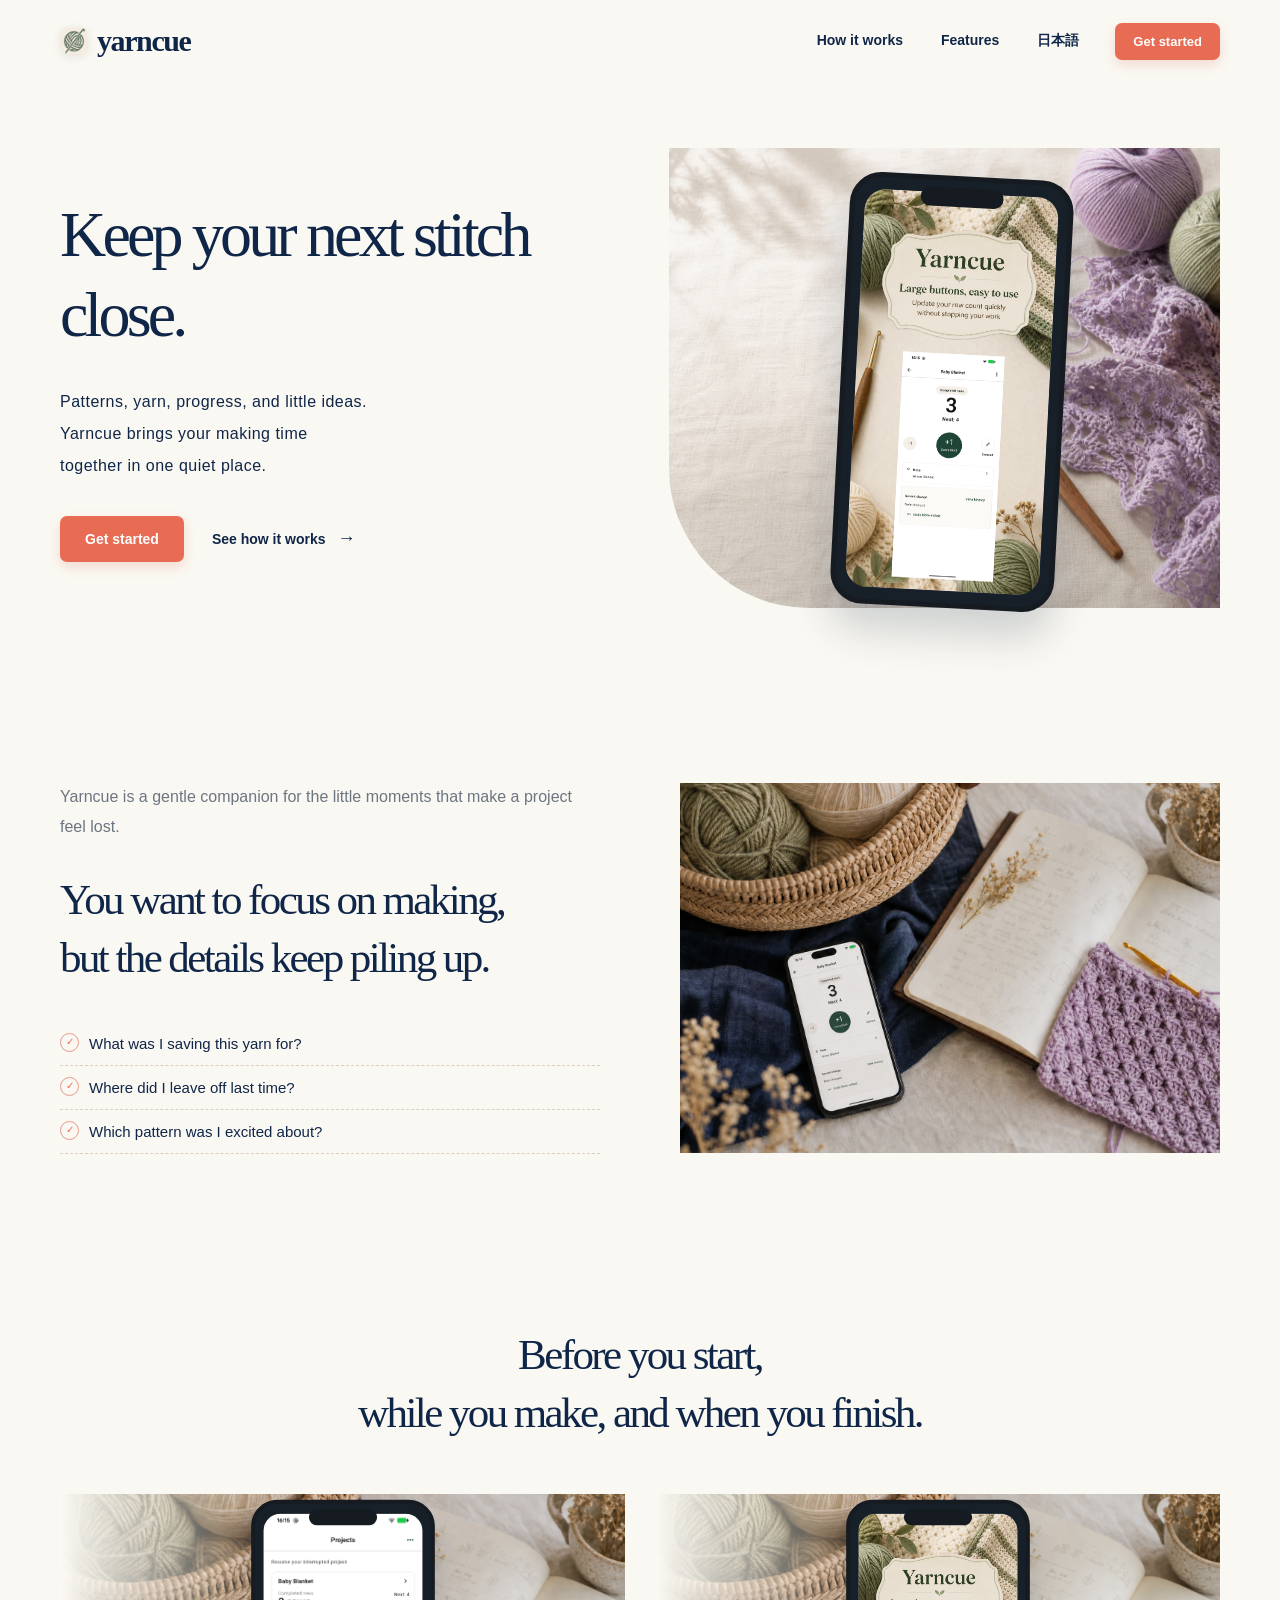
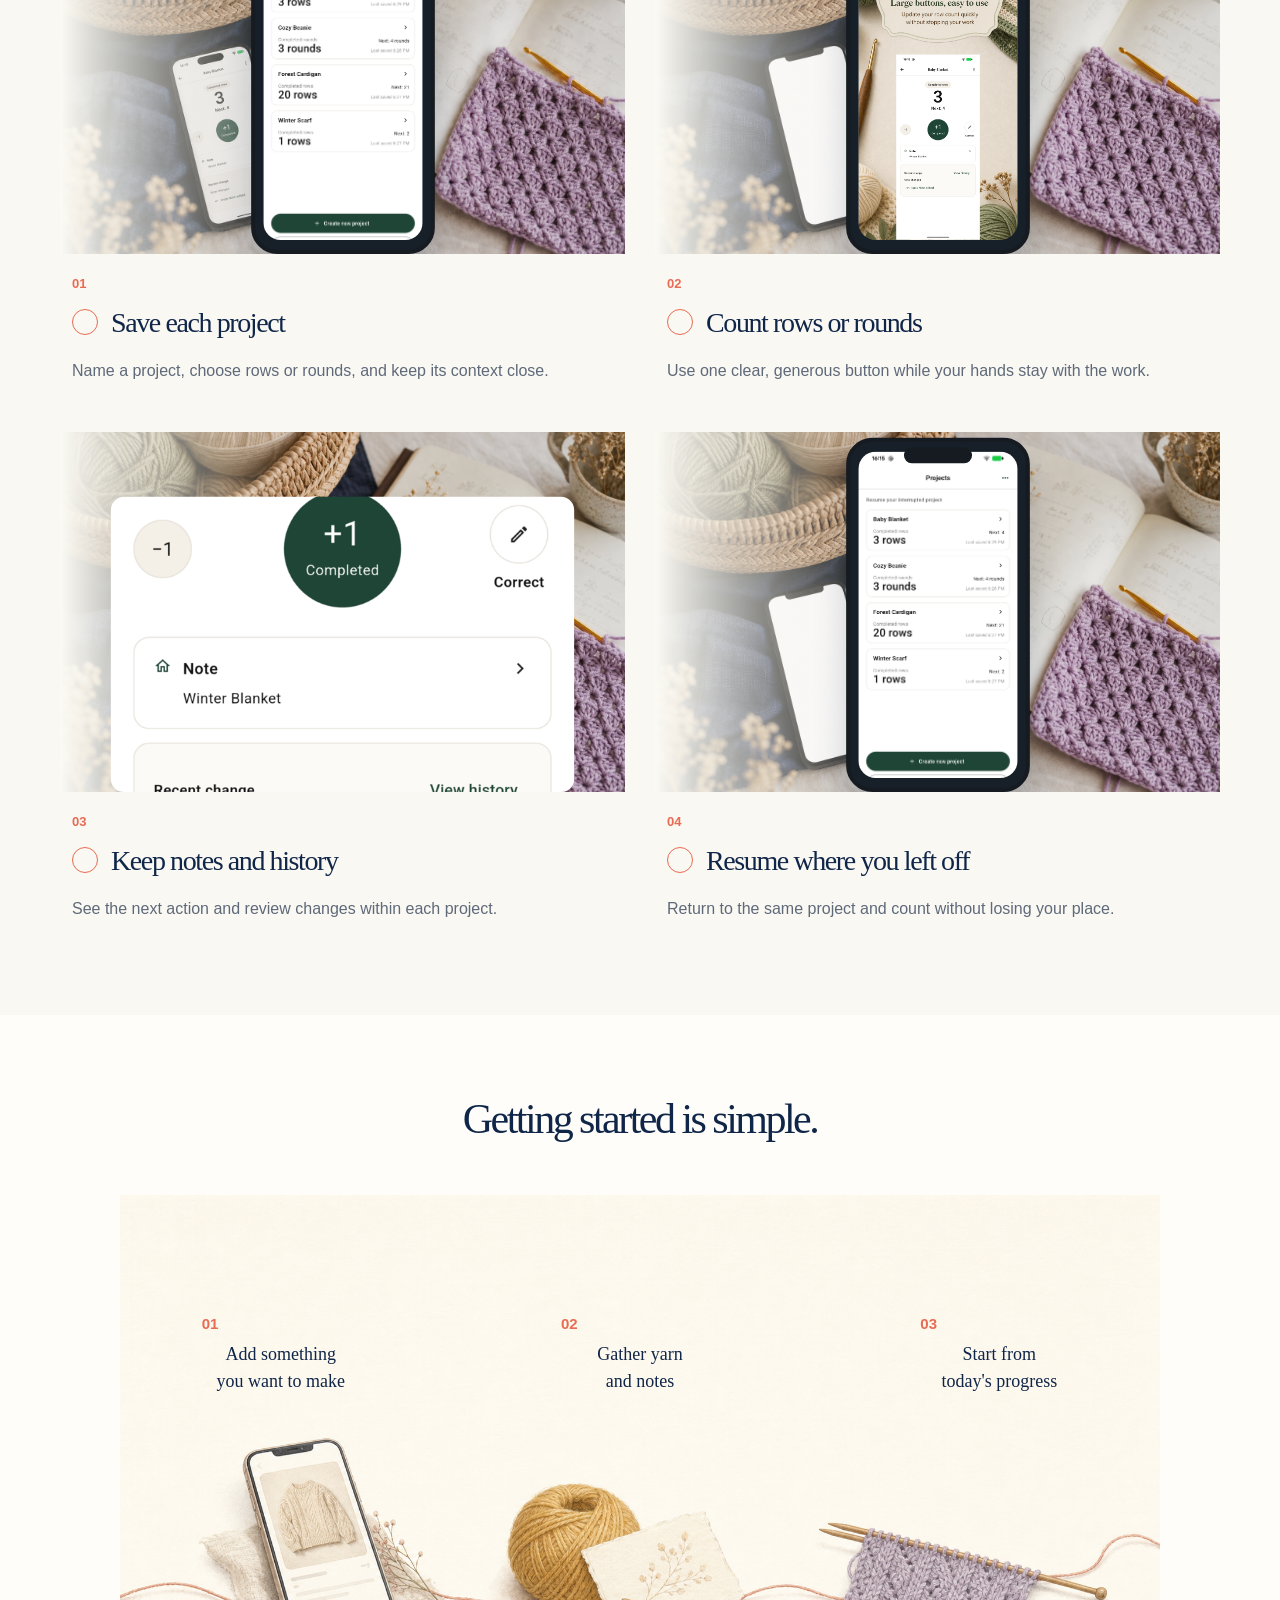
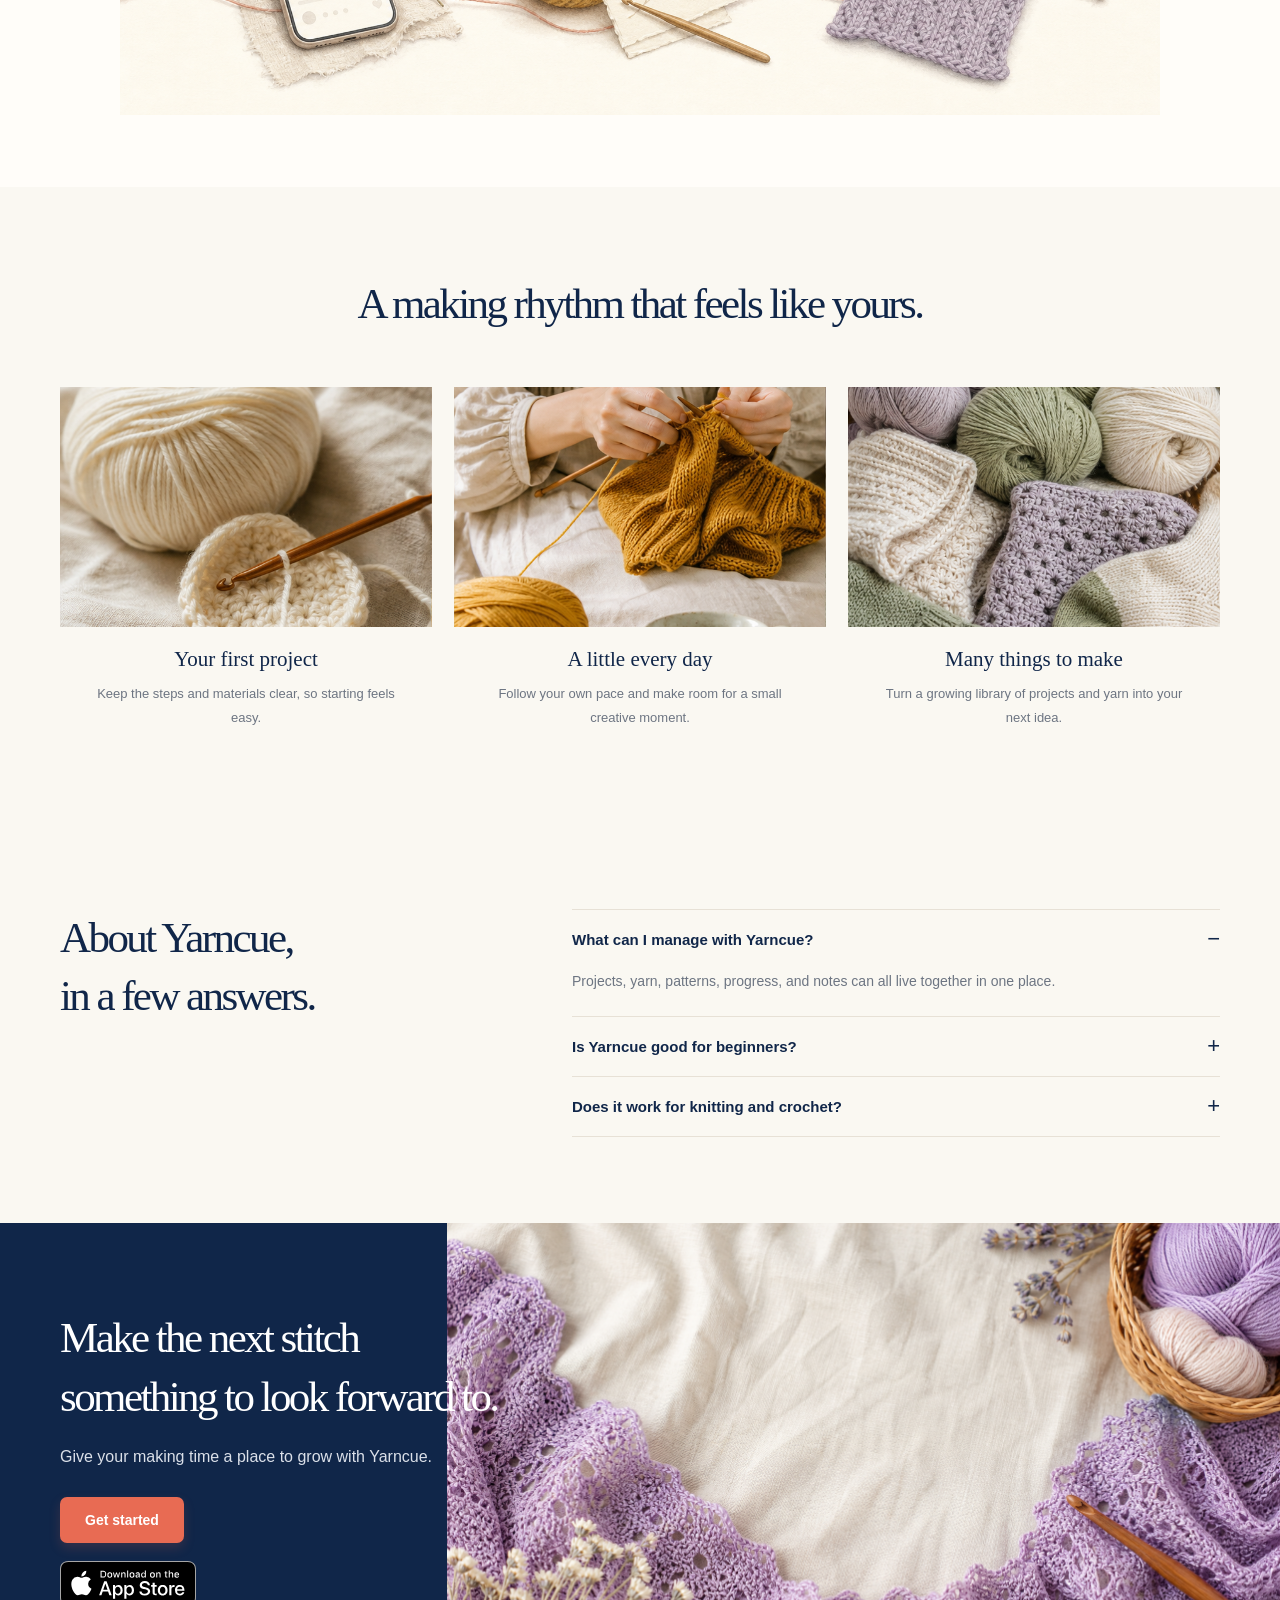
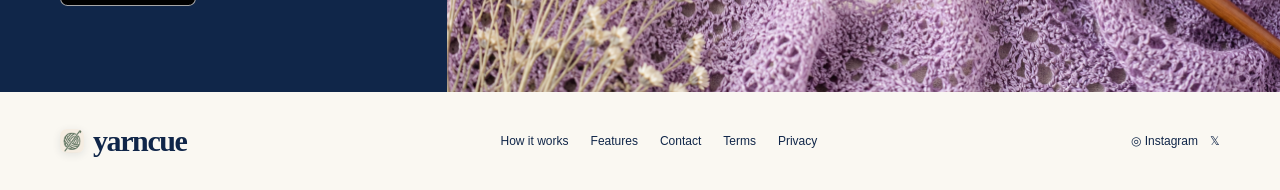
==== commit 2248dba7: "Clarify English project and notes feature screens" ====
--- a/docs/en/index.html
+++ b/docs/en/index.html
@@ -13,7 +13,7 @@
     <title>Yarncue | A calmer way to keep knitting</title>
     <link rel="stylesheet" href="../styles.css" />
     <link rel="stylesheet" href="../style-extra.css?v=20260801-grid6" />
-    <link rel="stylesheet" href="style-en.css?v=2" />
+    <link rel="stylesheet" href="style-en.css?v=3" />
     <script type="application/ld+json">{"@context":"https://schema.org","@graph":[{"@type":"SoftwareApplication","name":"Yarncue","applicationCategory":"LifestyleApplication","operatingSystem":"Web","description":"A knitting and crochet journal for projects, yarn, patterns, progress, and notes."},{"@type":"FAQPage","mainEntity":[{"@type":"Question","name":"What can I manage with Yarncue?","acceptedAnswer":{"@type":"Answer","text":"Projects, yarn, patterns, progress, and notes can all live together in one place."}},{"@type":"Question","name":"Is Yarncue good for beginners?","acceptedAnswer":{"@type":"Answer","text":"Yes. Start with one project and keep only the details you need, at your own pace."}},{"@type":"Question","name":"Does it work for both knitting and crochet?","acceptedAnswer":{"@type":"Answer","text":"Yes. Record the yarn, needles or hook, rows, pattern, and notes for either kind of project."}}]}]}</script>
   </head>
   <body>
--- a/docs/en/style-en.css
+++ b/docs/en/style-en.css
@@ -1,7 +1,8 @@
 /* English UI artwork overrides for the English landing page. */
 .desk-scene { background-image:url("../images/feature-desk-real-en.png"); }
 .feature:first-child .feature-media { background-image:url("../images/feature-desk-real-en.png"); }
-.phone-real-empty .phone-screen { background-image:url("../images/real/en-projects.png"); }
+.phone-real-empty .phone-screen { background-image:url("../images/real/en-projects-screen.png"); }
 .phone-real-count .phone-screen { background-image:url("../images/real/en-count.png"); }
-.phone-projects-list .phone-screen { background-image:url("../images/real/en-projects-screen.png"); }
+.phone-projects-list .phone-screen { background-image:url("../images/real/en-count-screen.png"); }
+.feature:nth-child(3) .phone-projects-list .phone-screen { background-image:url("../images/real/en-count-screen.png"); background-size:cover; background-position:center; }
 .feature:nth-child(4) .phone-real-count .phone-screen { background-image:url("../images/real/en-projects-screen.png"); }
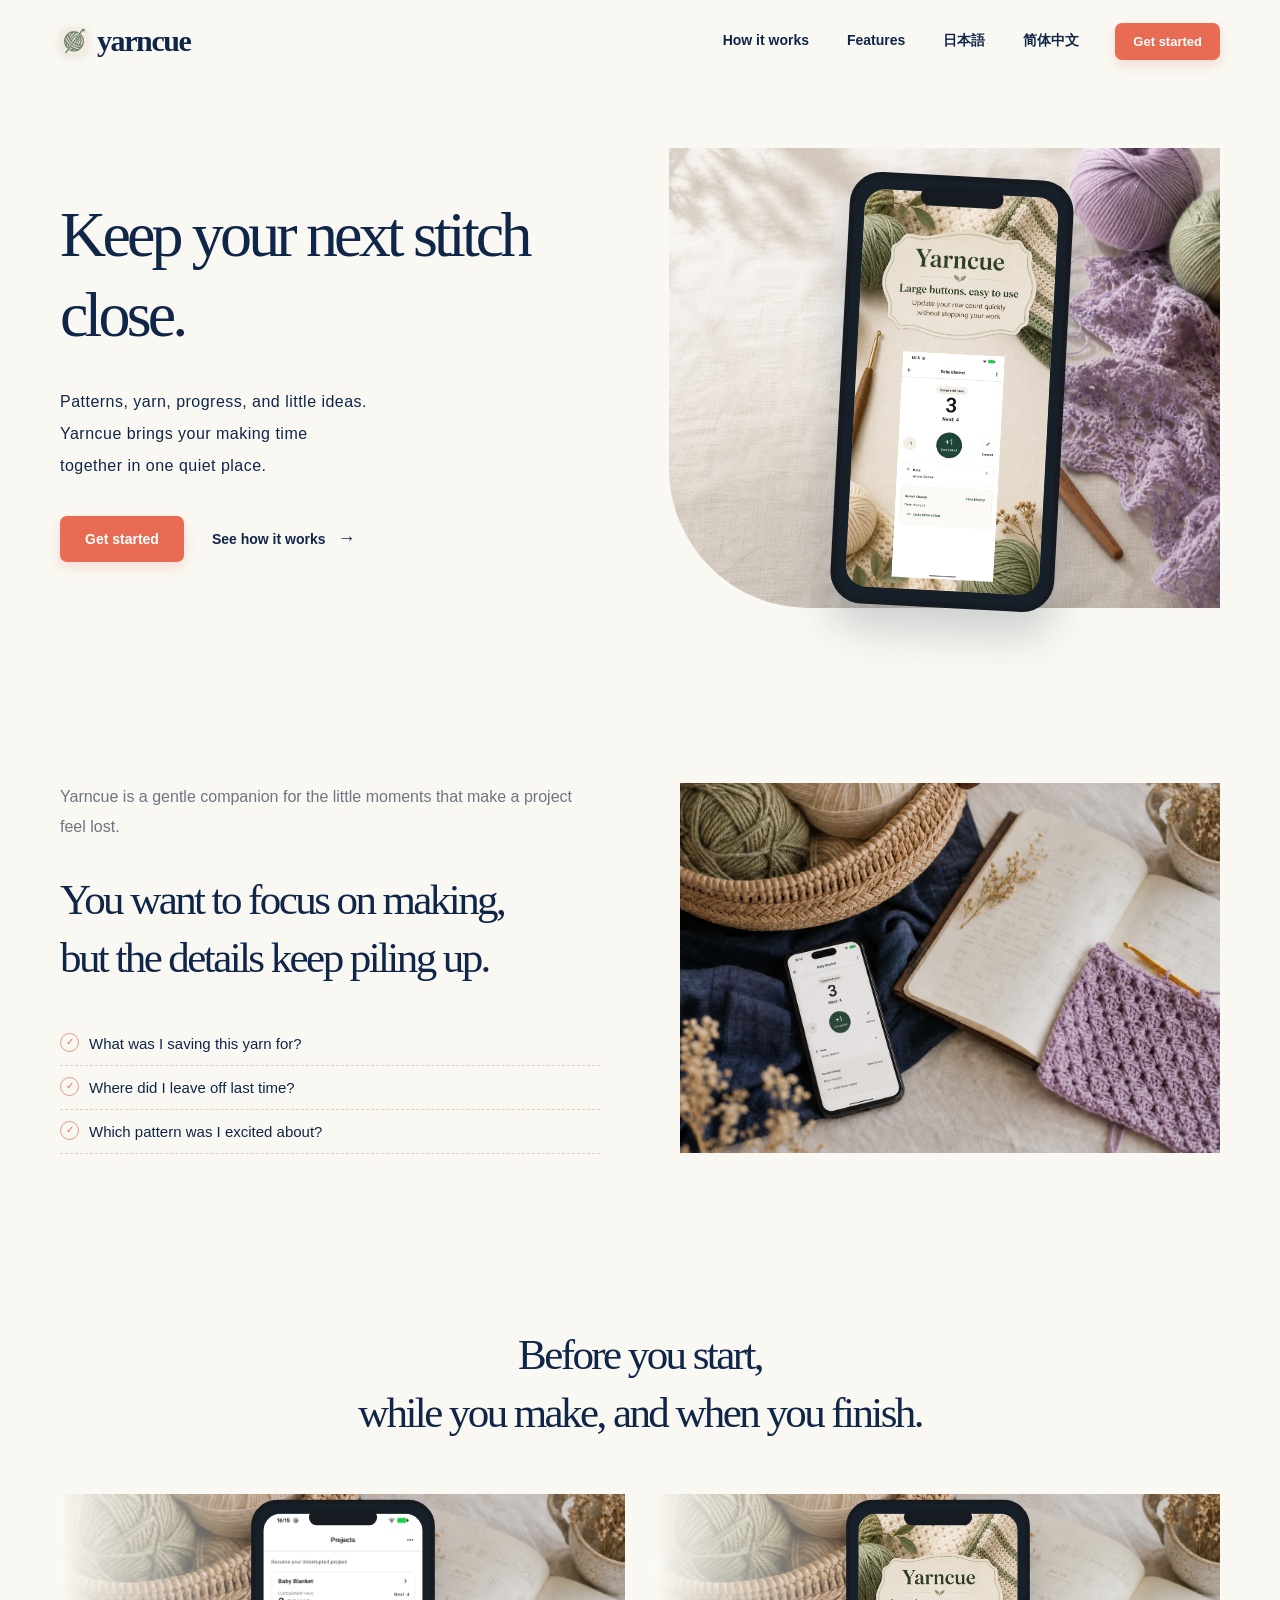
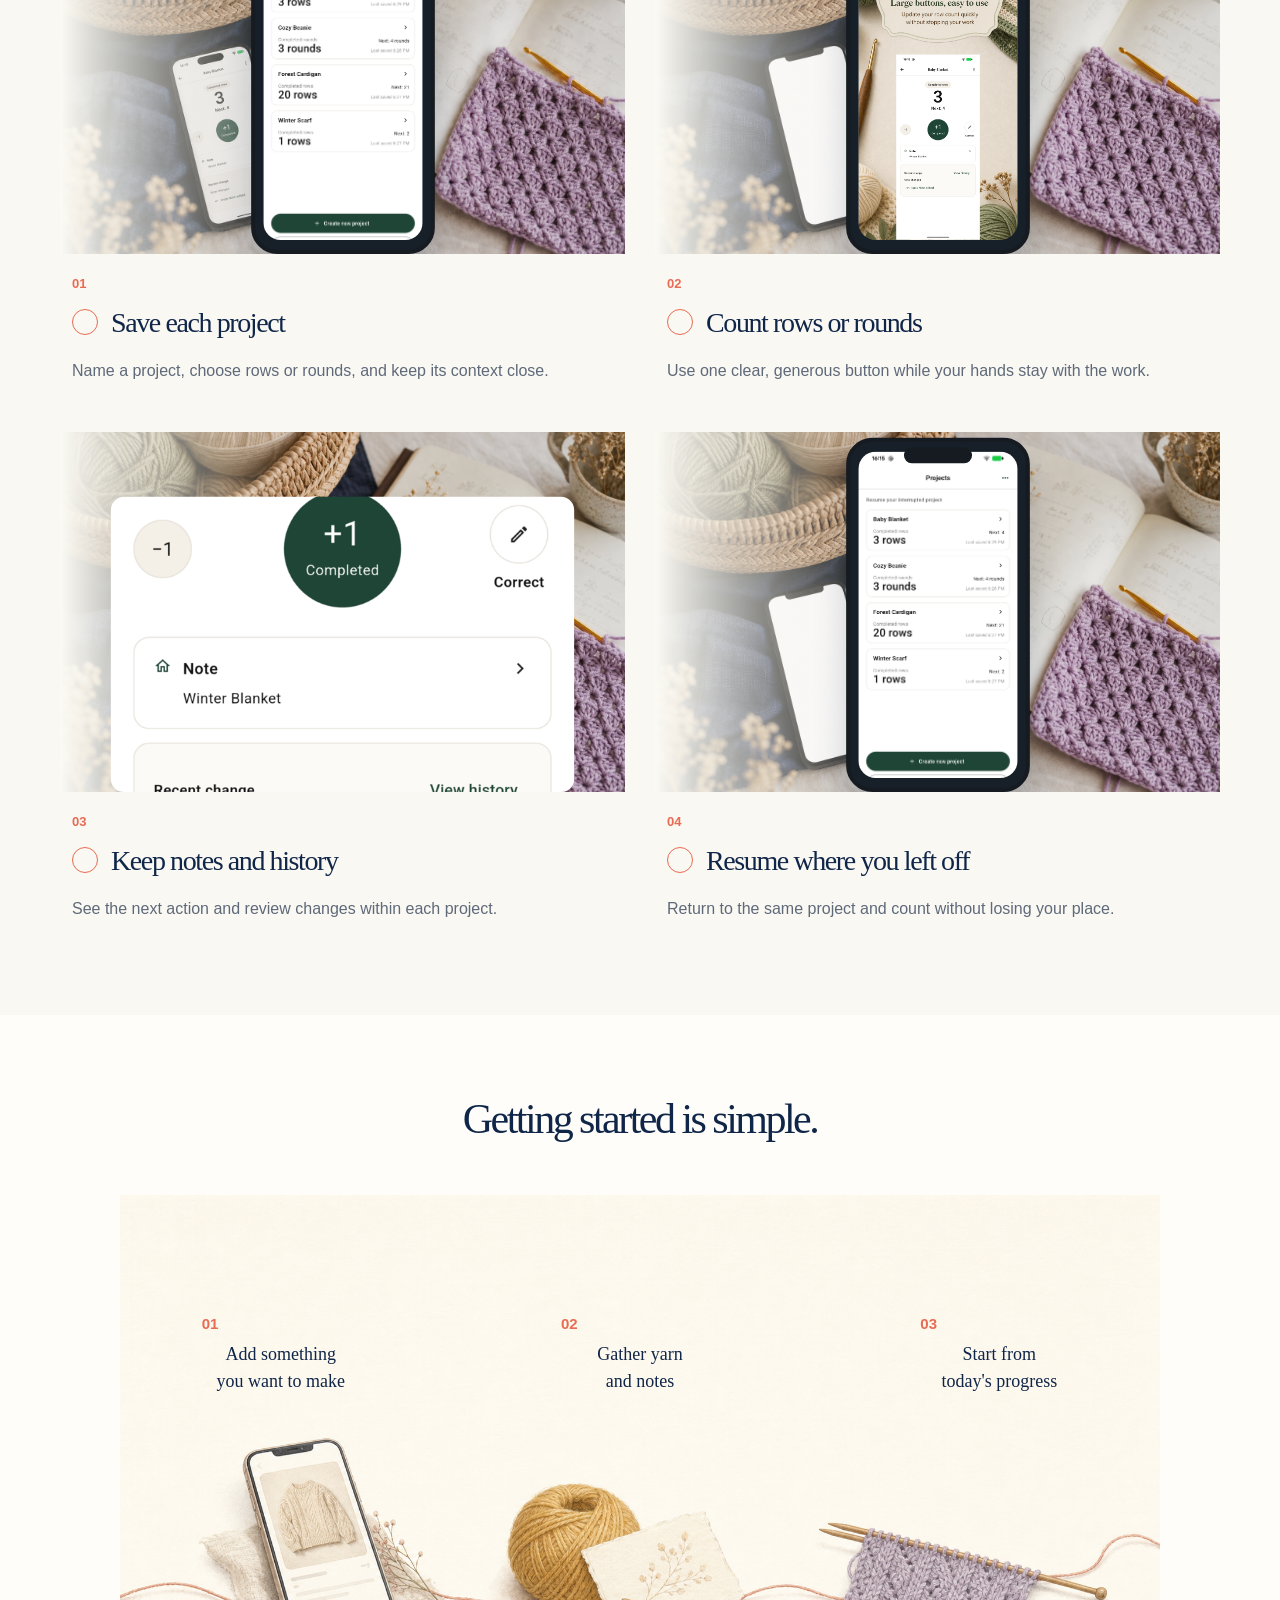
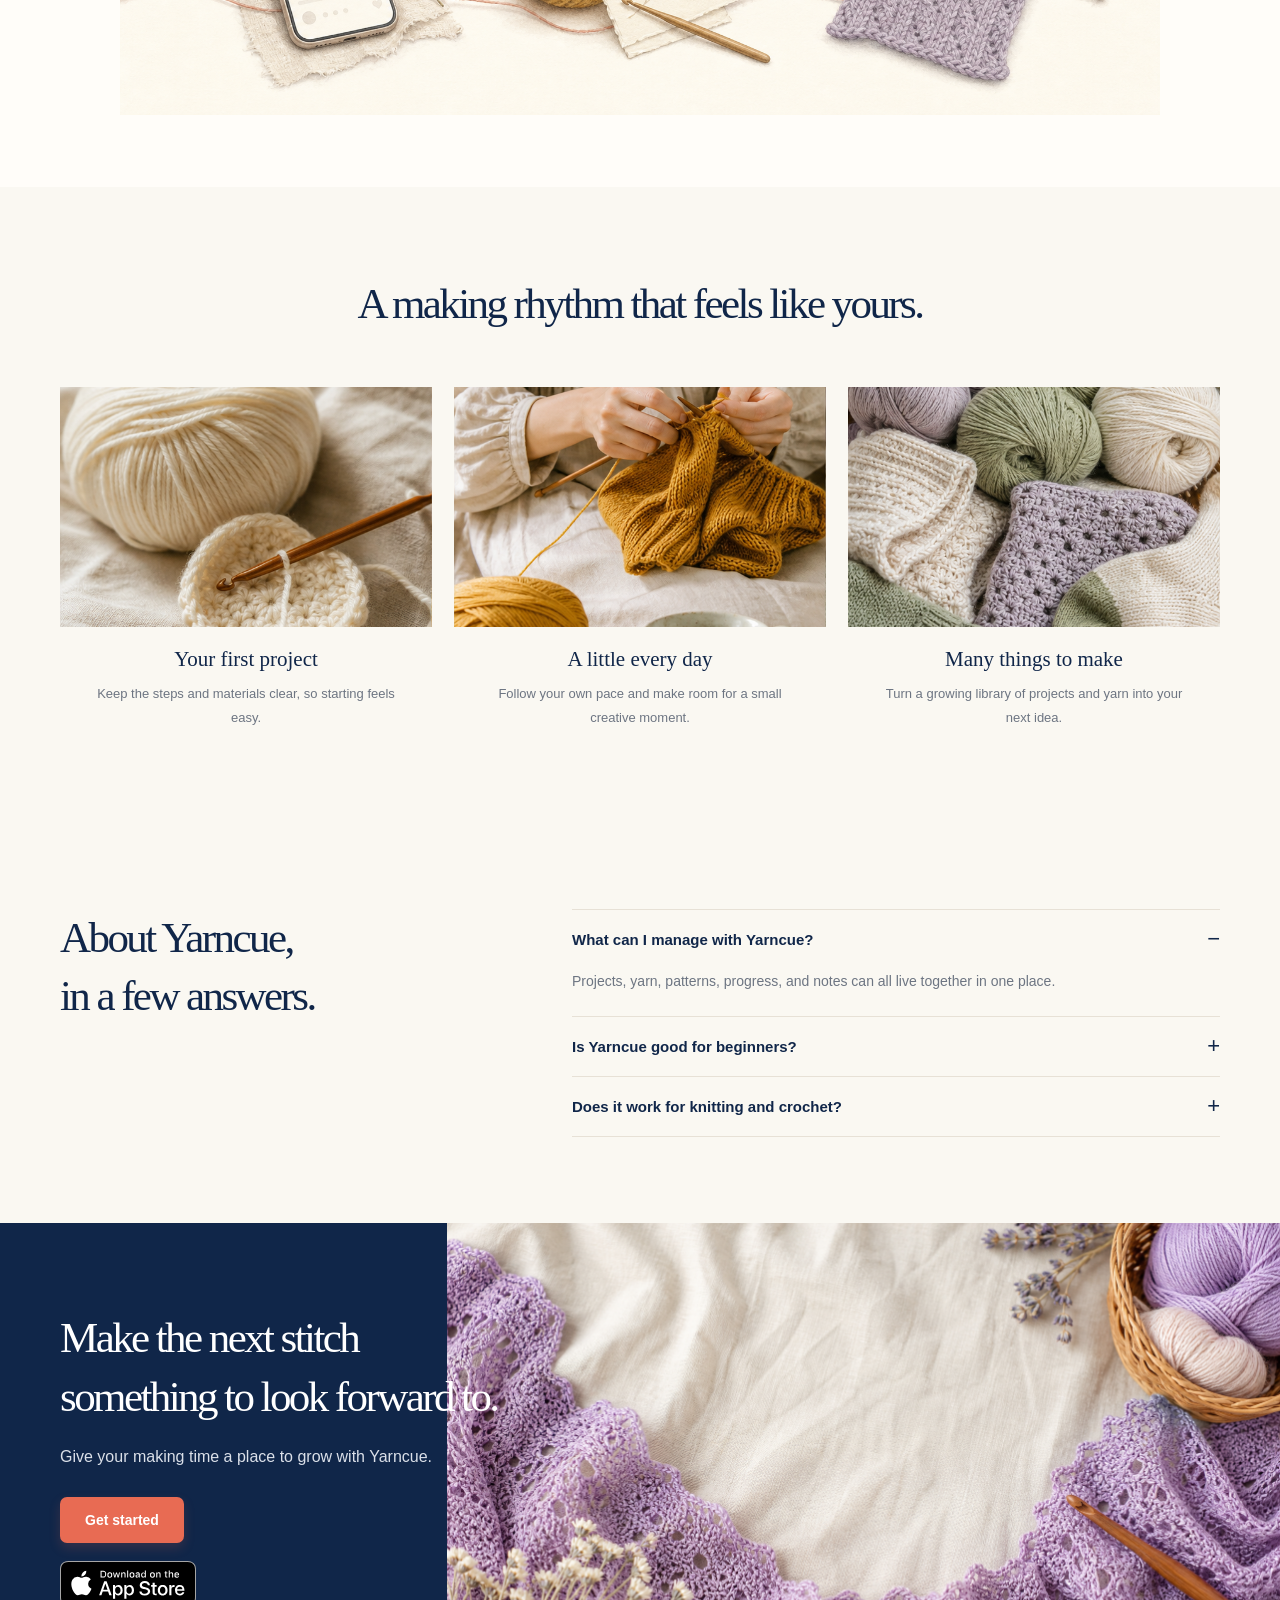
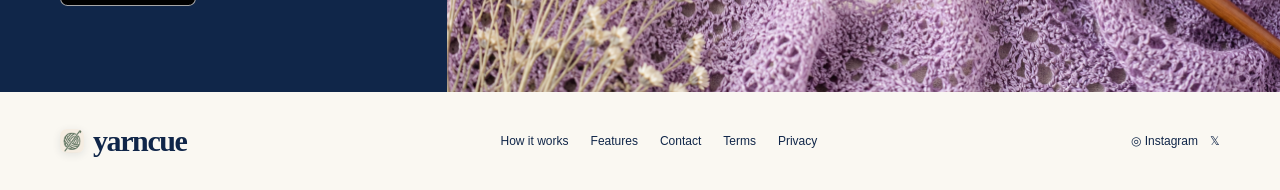
==== commit af0f17db: "Add Simplified Chinese Yarncue landing page" ====
--- a/docs/en/index.html
+++ b/docs/en/index.html
@@ -18,7 +18,7 @@
   </head>
   <body>
     <main>
-      <header class="site-header"><a class="brand" href="#top"><img src="../images/yarncue-icon.png" alt="" />yarncue</a><nav><a href="#how">How it works</a><a href="#features">Features</a><a href="../">日本語</a></nav><a class="button small-button" href="#start">Get started</a></header>
+      <header class="site-header"><a class="brand" href="#top"><img src="../images/yarncue-icon.png" alt="" />yarncue</a><nav><a href="#how">How it works</a><a href="#features">Features</a><a href="../">日本語</a><a href="../zh-cn/">简体中文</a></nav><a class="button small-button" href="#start">Get started</a></header>
       <section class="hero" id="top"><div class="hero-copy"><h1>Keep your next stitch<br>close.</h1><p>Patterns, yarn, progress, and little ideas.<br>Yarncue brings your making time<br>together in one quiet place.</p><div class="actions"><a class="button" href="#start">Get started</a><a class="text-link" href="#how">See how it works <span>→</span></a></div></div><div class="hero-visual"><div class="hero-yarn yarn-a"></div><div class="hero-yarn yarn-b"></div><div class="hero-yarn yarn-c"></div><div class="lace"></div><div class="phone phone-real-count"><div class="phone-notch"></div><div class="phone-screen"></div></div></div></section>
       <section class="empathy section"><div><p class="eyeless-label">Yarncue is a gentle companion for the little moments that make a project feel lost.</p><h2>You want to focus on making,<br>but the details keep piling up.</h2><ul><li>What was I saving this yarn for?</li><li>Where did I leave off last time?</li><li>Which pattern was I excited about?</li></ul></div><div class="desk-scene"><div class="desk-yarn"></div><div class="notebook"><span>project notes</span><i></i><i></i><i></i></div></div></section>
       <section class="features section" id="features"><h2>Before you start,<br>while you make, and when you finish.</h2><div class="feature-list"><article class="feature"><div class="feature-media"><span>01</span><div class="phone phone-real-empty"><div class="phone-notch"></div><div class="phone-screen"></div></div><div class="feature-texture project"></div></div><div class="feature-copy"><p class="feature-number">01</p><h3>Save each project</h3><p>Name a project, choose rows or rounds, and keep its context close.</p></div></article><article class="feature reverse"><div class="feature-media"><span>02</span><div class="phone phone-real-count"><div class="phone-notch"></div><div class="phone-screen"></div></div><div class="feature-texture stash"></div></div><div class="feature-copy"><p class="feature-number">02</p><h3>Count rows or rounds</h3><p>Use one clear, generous button while your hands stay with the work.</p></div></article><article class="feature"><div class="feature-media"><span>03</span><div class="phone phone-projects-list"><div class="phone-notch"></div><div class="phone-screen"></div></div><div class="feature-texture patterns"></div></div><div class="feature-copy"><p class="feature-number">03</p><h3>Keep notes and history</h3><p>See the next action and review changes within each project.</p></div></article><article class="feature reverse"><div class="feature-media"><span>04</span><div class="phone phone-real-count"><div class="phone-notch"></div><div class="phone-screen"></div></div><div class="feature-texture progress"></div></div><div class="feature-copy"><p class="feature-number">04</p><h3>Resume where you left off</h3><p>Return to the same project and count without losing your place.</p></div></article></div></section>
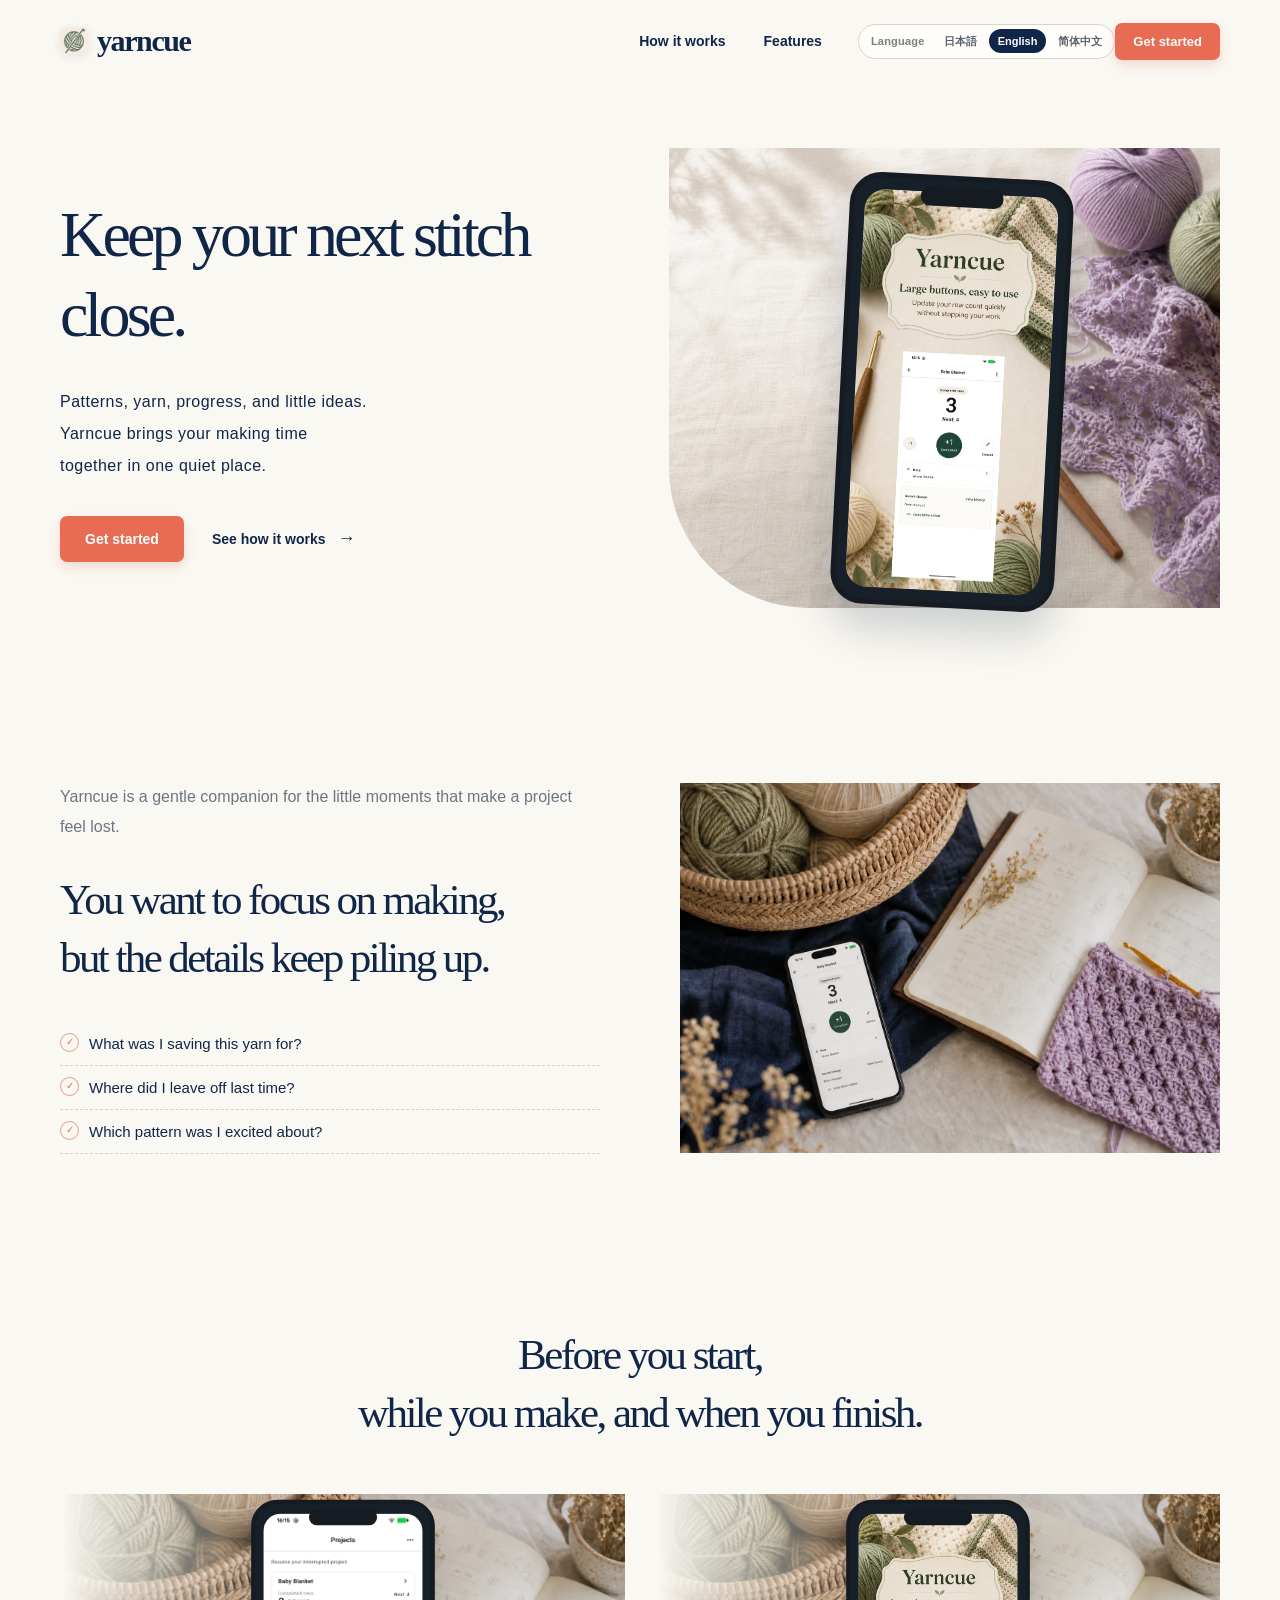
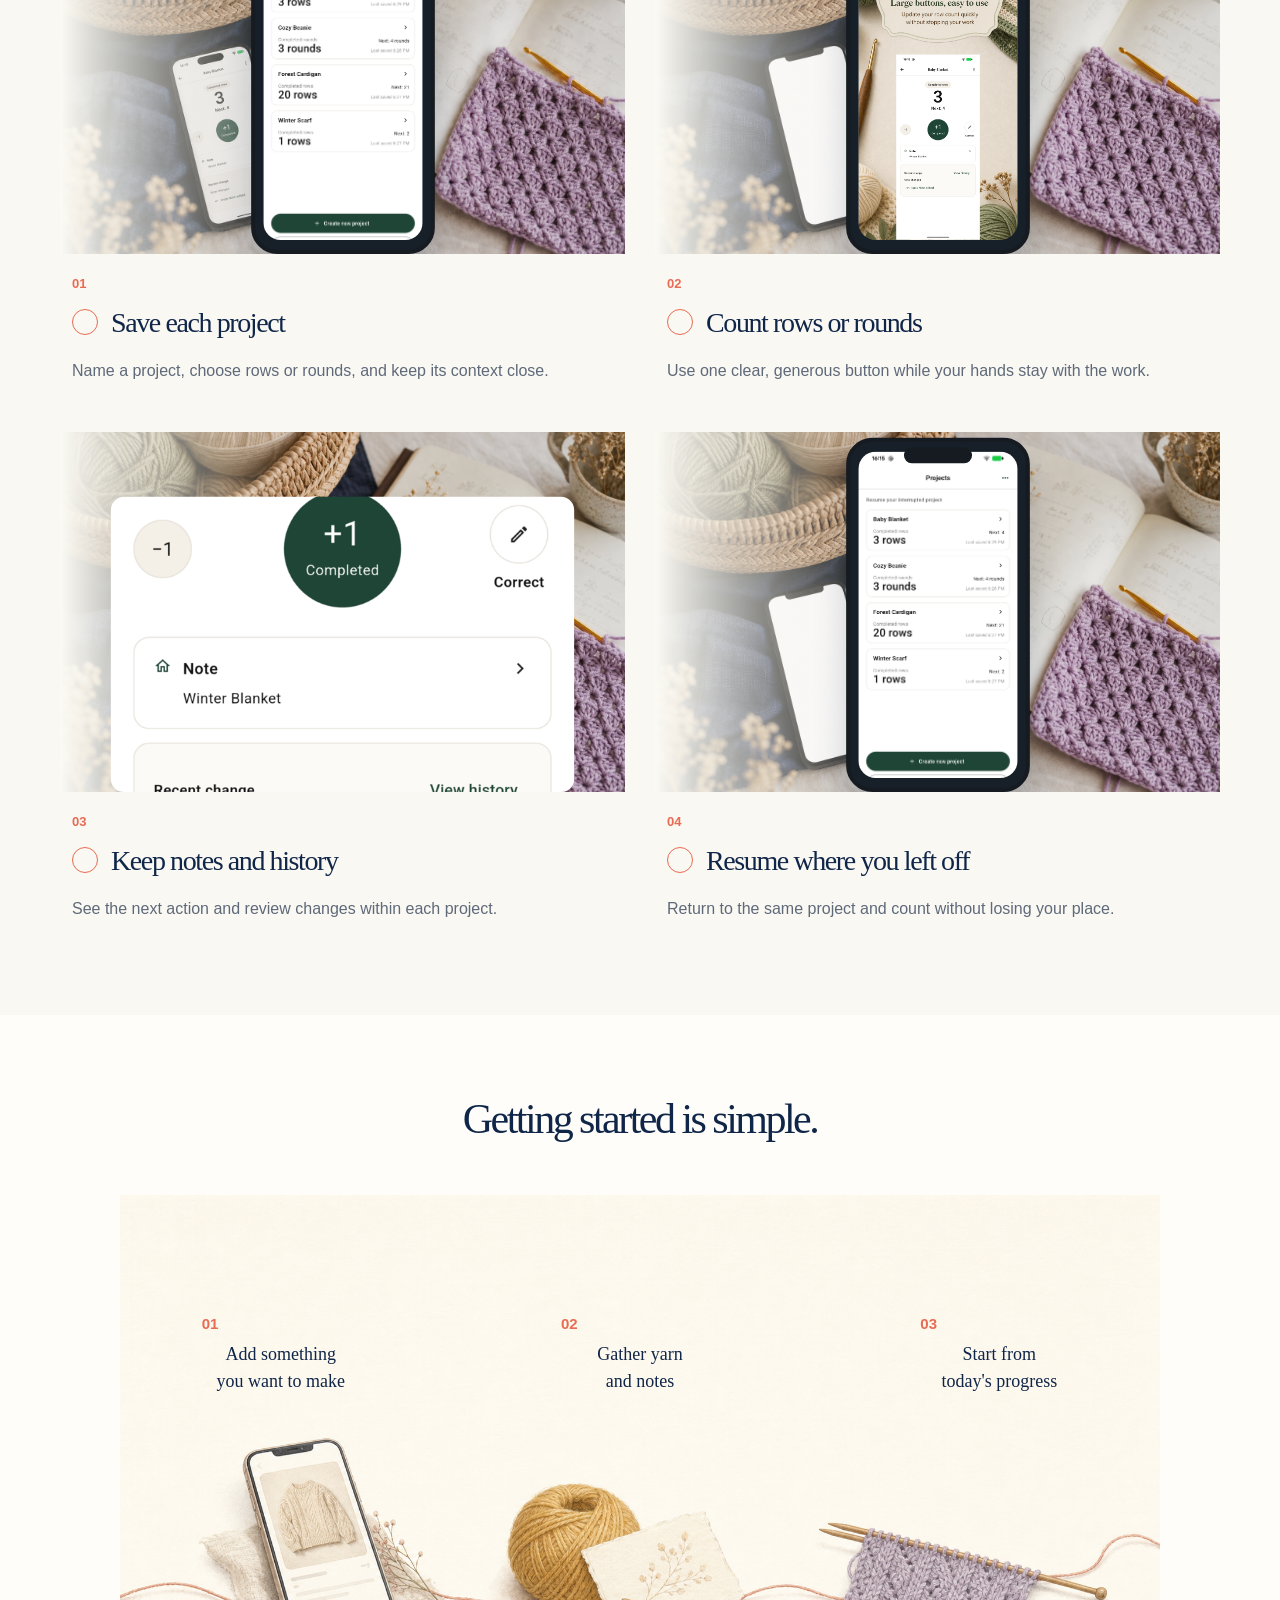
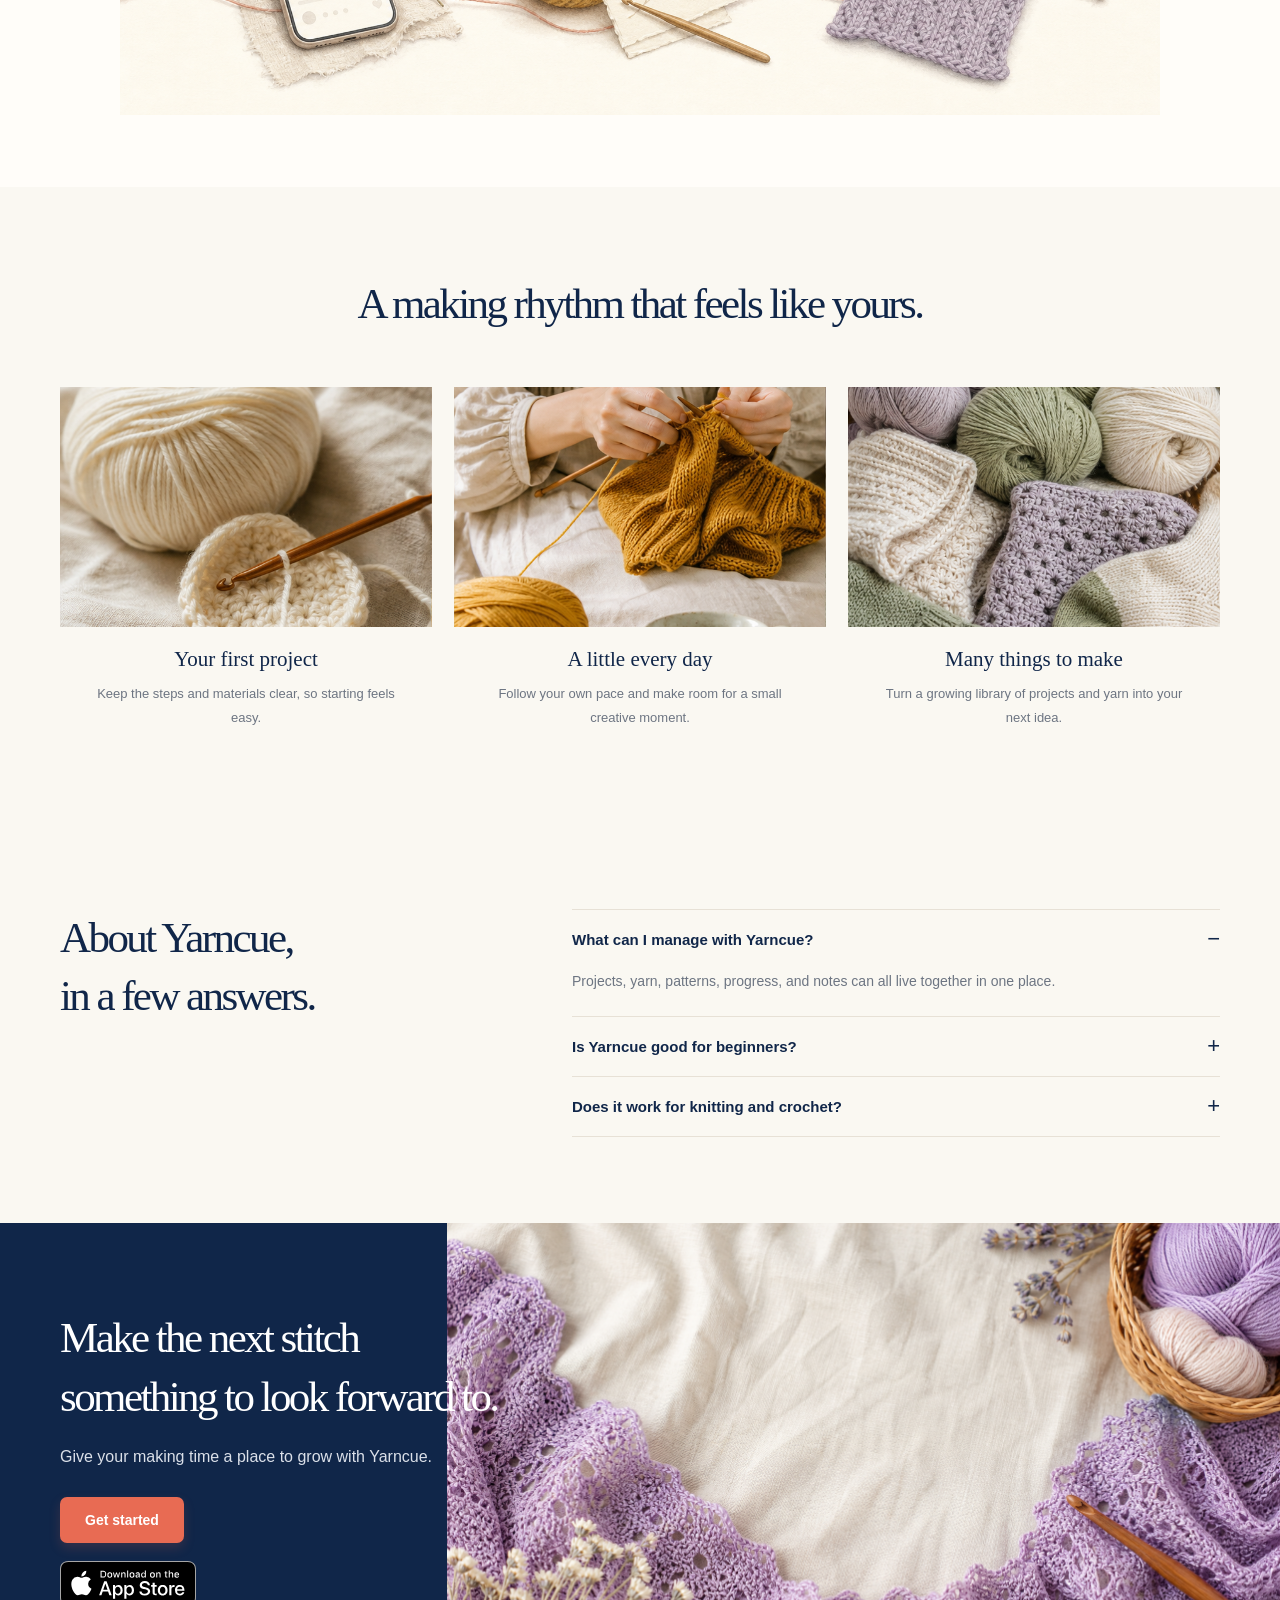
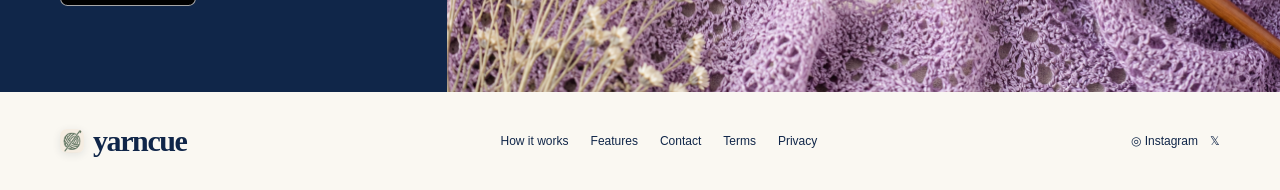
==== commit edb70a0b: "Polish language switcher across LP locales" ====
--- a/docs/en/index.html
+++ b/docs/en/index.html
@@ -12,13 +12,13 @@
     <meta property="og:image" content="../og.png" />
     <title>Yarncue | A calmer way to keep knitting</title>
     <link rel="stylesheet" href="../styles.css" />
-    <link rel="stylesheet" href="../style-extra.css?v=20260801-grid6" />
+    <link rel="stylesheet" href="../style-extra.css?v=20260801-grid7" />
     <link rel="stylesheet" href="style-en.css?v=3" />
     <script type="application/ld+json">{"@context":"https://schema.org","@graph":[{"@type":"SoftwareApplication","name":"Yarncue","applicationCategory":"LifestyleApplication","operatingSystem":"Web","description":"A knitting and crochet journal for projects, yarn, patterns, progress, and notes."},{"@type":"FAQPage","mainEntity":[{"@type":"Question","name":"What can I manage with Yarncue?","acceptedAnswer":{"@type":"Answer","text":"Projects, yarn, patterns, progress, and notes can all live together in one place."}},{"@type":"Question","name":"Is Yarncue good for beginners?","acceptedAnswer":{"@type":"Answer","text":"Yes. Start with one project and keep only the details you need, at your own pace."}},{"@type":"Question","name":"Does it work for both knitting and crochet?","acceptedAnswer":{"@type":"Answer","text":"Yes. Record the yarn, needles or hook, rows, pattern, and notes for either kind of project."}}]}]}</script>
   </head>
   <body>
     <main>
-      <header class="site-header"><a class="brand" href="#top"><img src="../images/yarncue-icon.png" alt="" />yarncue</a><nav><a href="#how">How it works</a><a href="#features">Features</a><a href="../">日本語</a><a href="../zh-cn/">简体中文</a></nav><a class="button small-button" href="#start">Get started</a></header>
+      <header class="site-header"><a class="brand" href="#top"><img src="../images/yarncue-icon.png" alt="" />yarncue</a><nav><a href="#how">How it works</a><a href="#features">Features</a></nav><div class="language-switcher" aria-label="Choose language"><span class="language-label">Language</span><a href="../" lang="ja">日本語</a><a class="is-current" href="./" lang="en" aria-current="page">English</a><a href="../zh-cn/" lang="zh-CN">简体中文</a></div><a class="button small-button" href="#start">Get started</a></header>
       <section class="hero" id="top"><div class="hero-copy"><h1>Keep your next stitch<br>close.</h1><p>Patterns, yarn, progress, and little ideas.<br>Yarncue brings your making time<br>together in one quiet place.</p><div class="actions"><a class="button" href="#start">Get started</a><a class="text-link" href="#how">See how it works <span>→</span></a></div></div><div class="hero-visual"><div class="hero-yarn yarn-a"></div><div class="hero-yarn yarn-b"></div><div class="hero-yarn yarn-c"></div><div class="lace"></div><div class="phone phone-real-count"><div class="phone-notch"></div><div class="phone-screen"></div></div></div></section>
       <section class="empathy section"><div><p class="eyeless-label">Yarncue is a gentle companion for the little moments that make a project feel lost.</p><h2>You want to focus on making,<br>but the details keep piling up.</h2><ul><li>What was I saving this yarn for?</li><li>Where did I leave off last time?</li><li>Which pattern was I excited about?</li></ul></div><div class="desk-scene"><div class="desk-yarn"></div><div class="notebook"><span>project notes</span><i></i><i></i><i></i></div></div></section>
       <section class="features section" id="features"><h2>Before you start,<br>while you make, and when you finish.</h2><div class="feature-list"><article class="feature"><div class="feature-media"><span>01</span><div class="phone phone-real-empty"><div class="phone-notch"></div><div class="phone-screen"></div></div><div class="feature-texture project"></div></div><div class="feature-copy"><p class="feature-number">01</p><h3>Save each project</h3><p>Name a project, choose rows or rounds, and keep its context close.</p></div></article><article class="feature reverse"><div class="feature-media"><span>02</span><div class="phone phone-real-count"><div class="phone-notch"></div><div class="phone-screen"></div></div><div class="feature-texture stash"></div></div><div class="feature-copy"><p class="feature-number">02</p><h3>Count rows or rounds</h3><p>Use one clear, generous button while your hands stay with the work.</p></div></article><article class="feature"><div class="feature-media"><span>03</span><div class="phone phone-projects-list"><div class="phone-notch"></div><div class="phone-screen"></div></div><div class="feature-texture patterns"></div></div><div class="feature-copy"><p class="feature-number">03</p><h3>Keep notes and history</h3><p>See the next action and review changes within each project.</p></div></article><article class="feature reverse"><div class="feature-media"><span>04</span><div class="phone phone-real-count"><div class="phone-notch"></div><div class="phone-screen"></div></div><div class="feature-texture progress"></div></div><div class="feature-copy"><p class="feature-number">04</p><h3>Resume where you left off</h3><p>Return to the same project and count without losing your place.</p></div></article></div></section>
--- a/docs/style-extra.css
+++ b/docs/style-extra.css
@@ -32,6 +32,13 @@
 .brand img { width:28px; height:28px; border-radius:8px; object-fit:cover; box-shadow:0 2px 8px #19284518; }
 footer .brand img { width:24px; height:24px; border-radius:7px; }
 
+/* Make the language choice read as one intentional control instead of loose nav links. */
+.language-switcher { display:flex; align-items:center; gap:3px; padding:3px; border:1px solid #d9d3c9; border-radius:999px; background:#fffdf9; white-space:nowrap; }
+.language-label { padding:0 7px 0 9px; color:#7c817f; font-size:11px; font-weight:700; letter-spacing:.02em; }
+.language-switcher a { padding:6px 9px; border-radius:999px; color:#59636d; font-size:11px; font-weight:700; }
+.language-switcher a:hover { background:#f0ece5; opacity:1; }
+.language-switcher a.is-current { background:var(--ink); color:#fff; }
+
 /* Evidence captured from the Yarncue app project. Keep the device chrome from the LP, but show the actual screens inside it. */
 .phone-real-empty .phone-screen,
 .phone-real-count .phone-screen,
@@ -53,7 +60,7 @@
 .feature-media .phone-real-empty .phone-screen,
 .feature-media .phone-real-count .phone-screen,
 .feature-media .phone-projects-list .phone-screen { background-size:100% auto; background-position:center top; }
-@media (max-width:760px) { .how { padding-top:58px; padding-bottom:56px; }.how h2 { font-size:33px; }.how .steps { display:block; min-height:0; margin-top:18px; padding:286px 0 0; background-size:150% auto; background-position:center top; }.how .steps article { padding:0; margin:0 0 28px; text-align:center; }.how .steps article b { position:static; display:block; margin-bottom:6px; }.how .steps h3 { font-size:18px; line-height:1.55; }.how .steps article:last-child { margin-bottom:0; } }
+@media (max-width:760px) { .how { padding-top:58px; padding-bottom:56px; }.how h2 { font-size:33px; }.how .steps { display:block; min-height:0; margin-top:18px; padding:286px 0 0; background-size:150% auto; background-position:center top; }.how .steps article { padding:0; margin:0 0 28px; text-align:center; }.how .steps article b { position:static; display:block; margin-bottom:6px; }.how .steps h3 { font-size:18px; line-height:1.55; }.how .steps article:last-child { margin-bottom:0; } .language-switcher { margin-left:auto; padding:2px; }.language-label { display:none; }.language-switcher a { padding:5px 7px; font-size:10px; } }
 
 /* Japanese feature review: make all four product states legible at once. */
 @media (min-width:761px) {
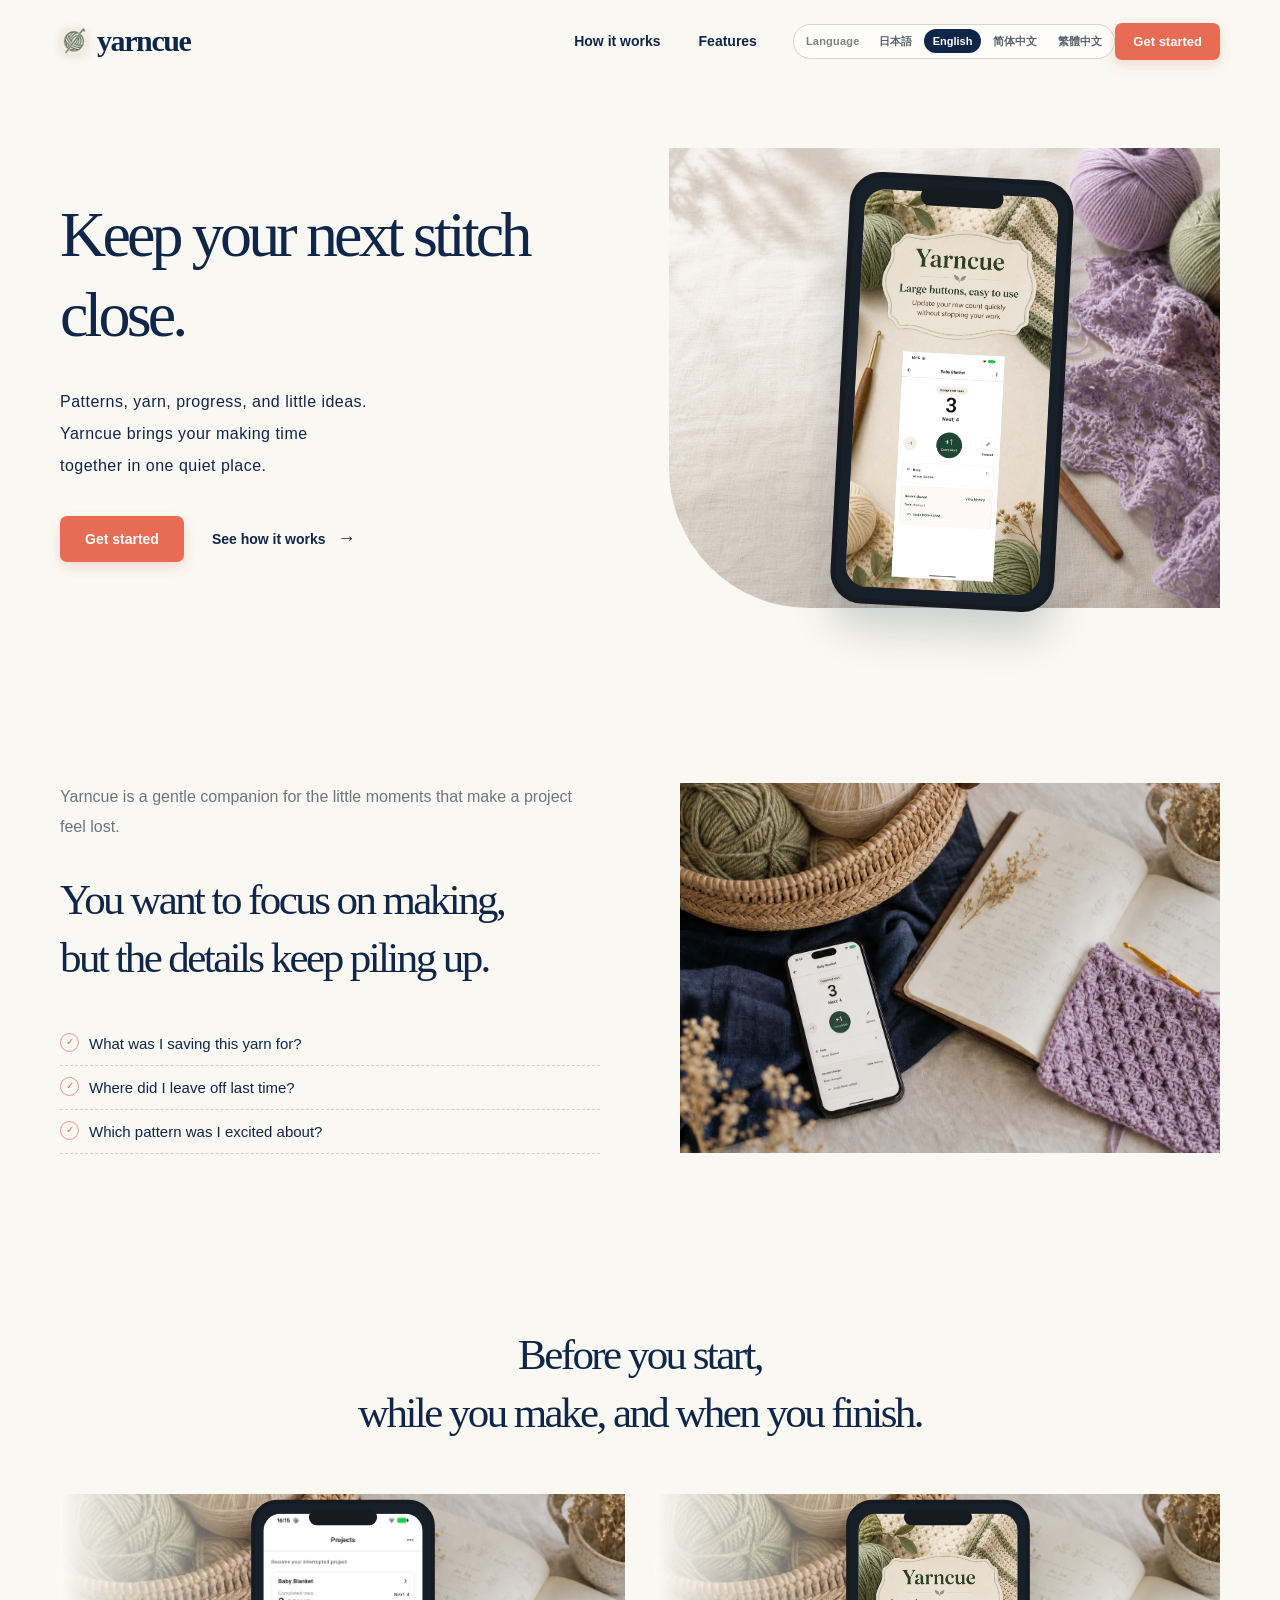
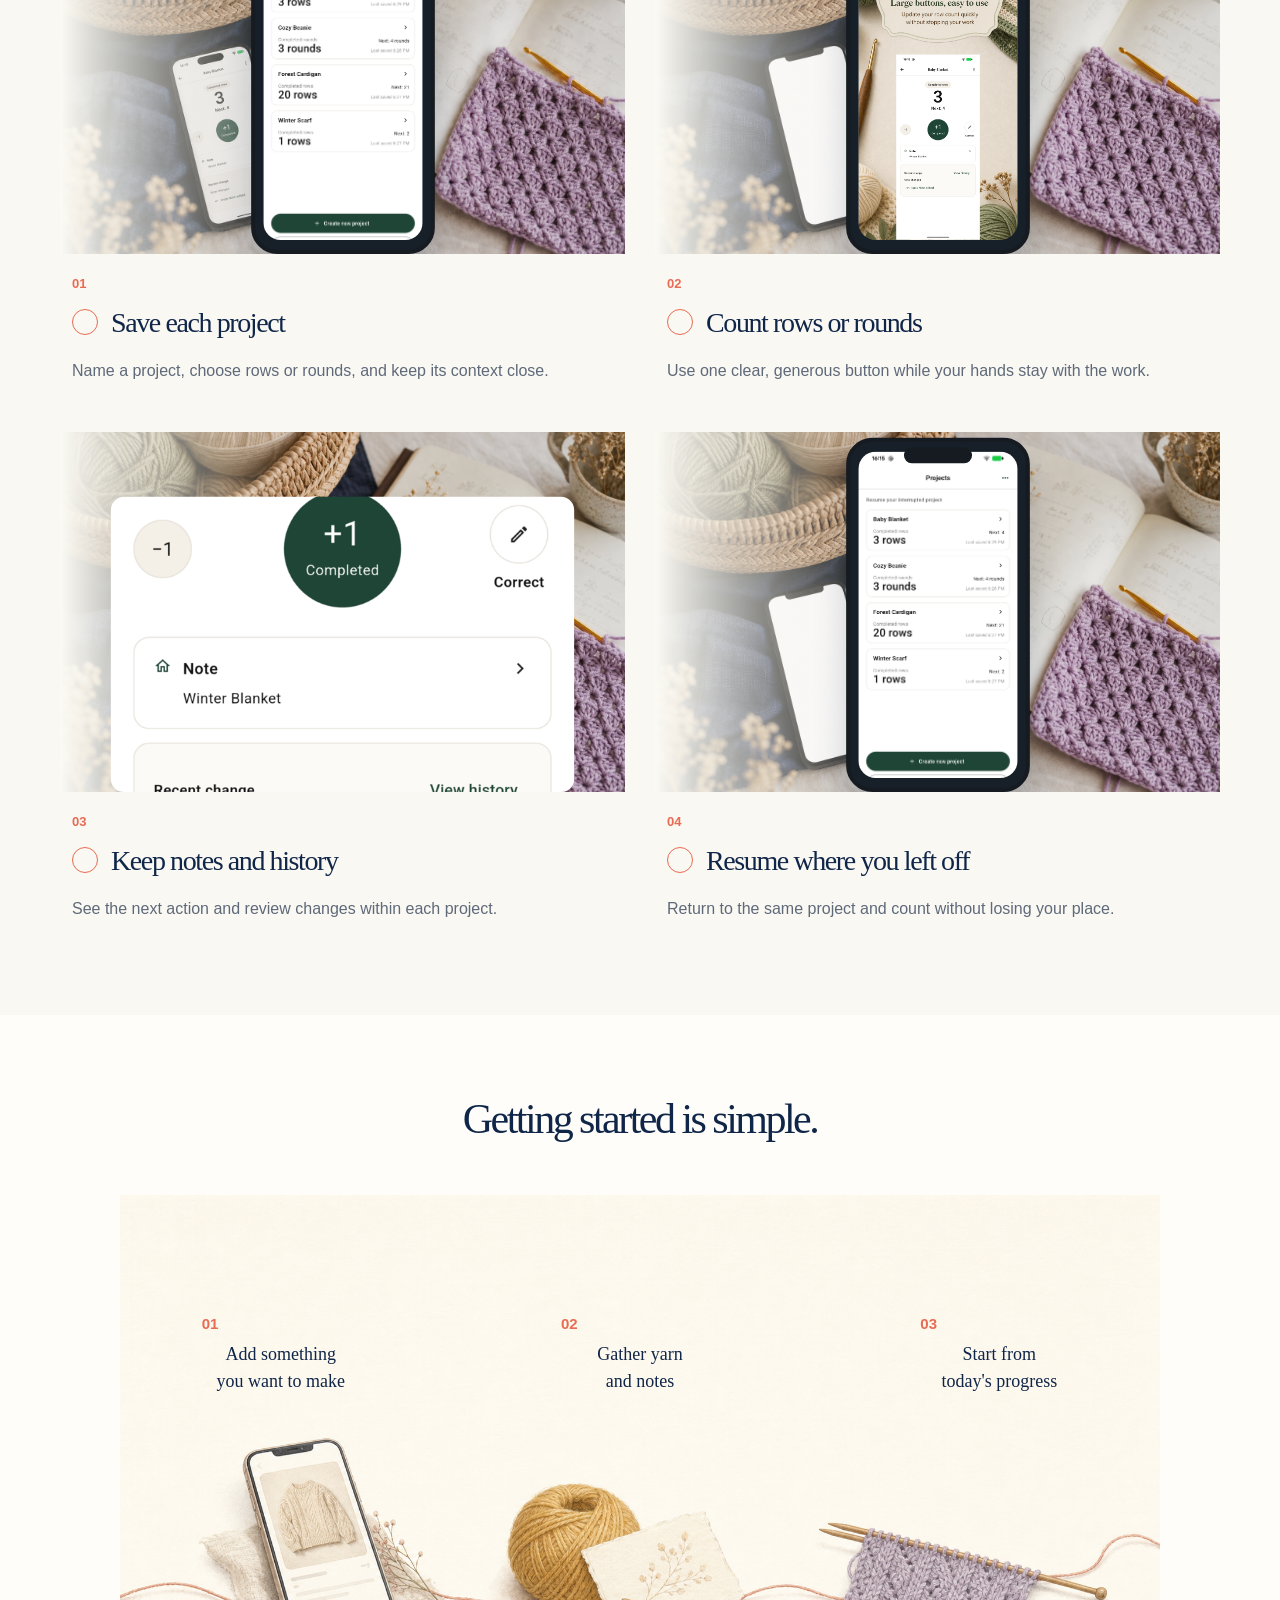
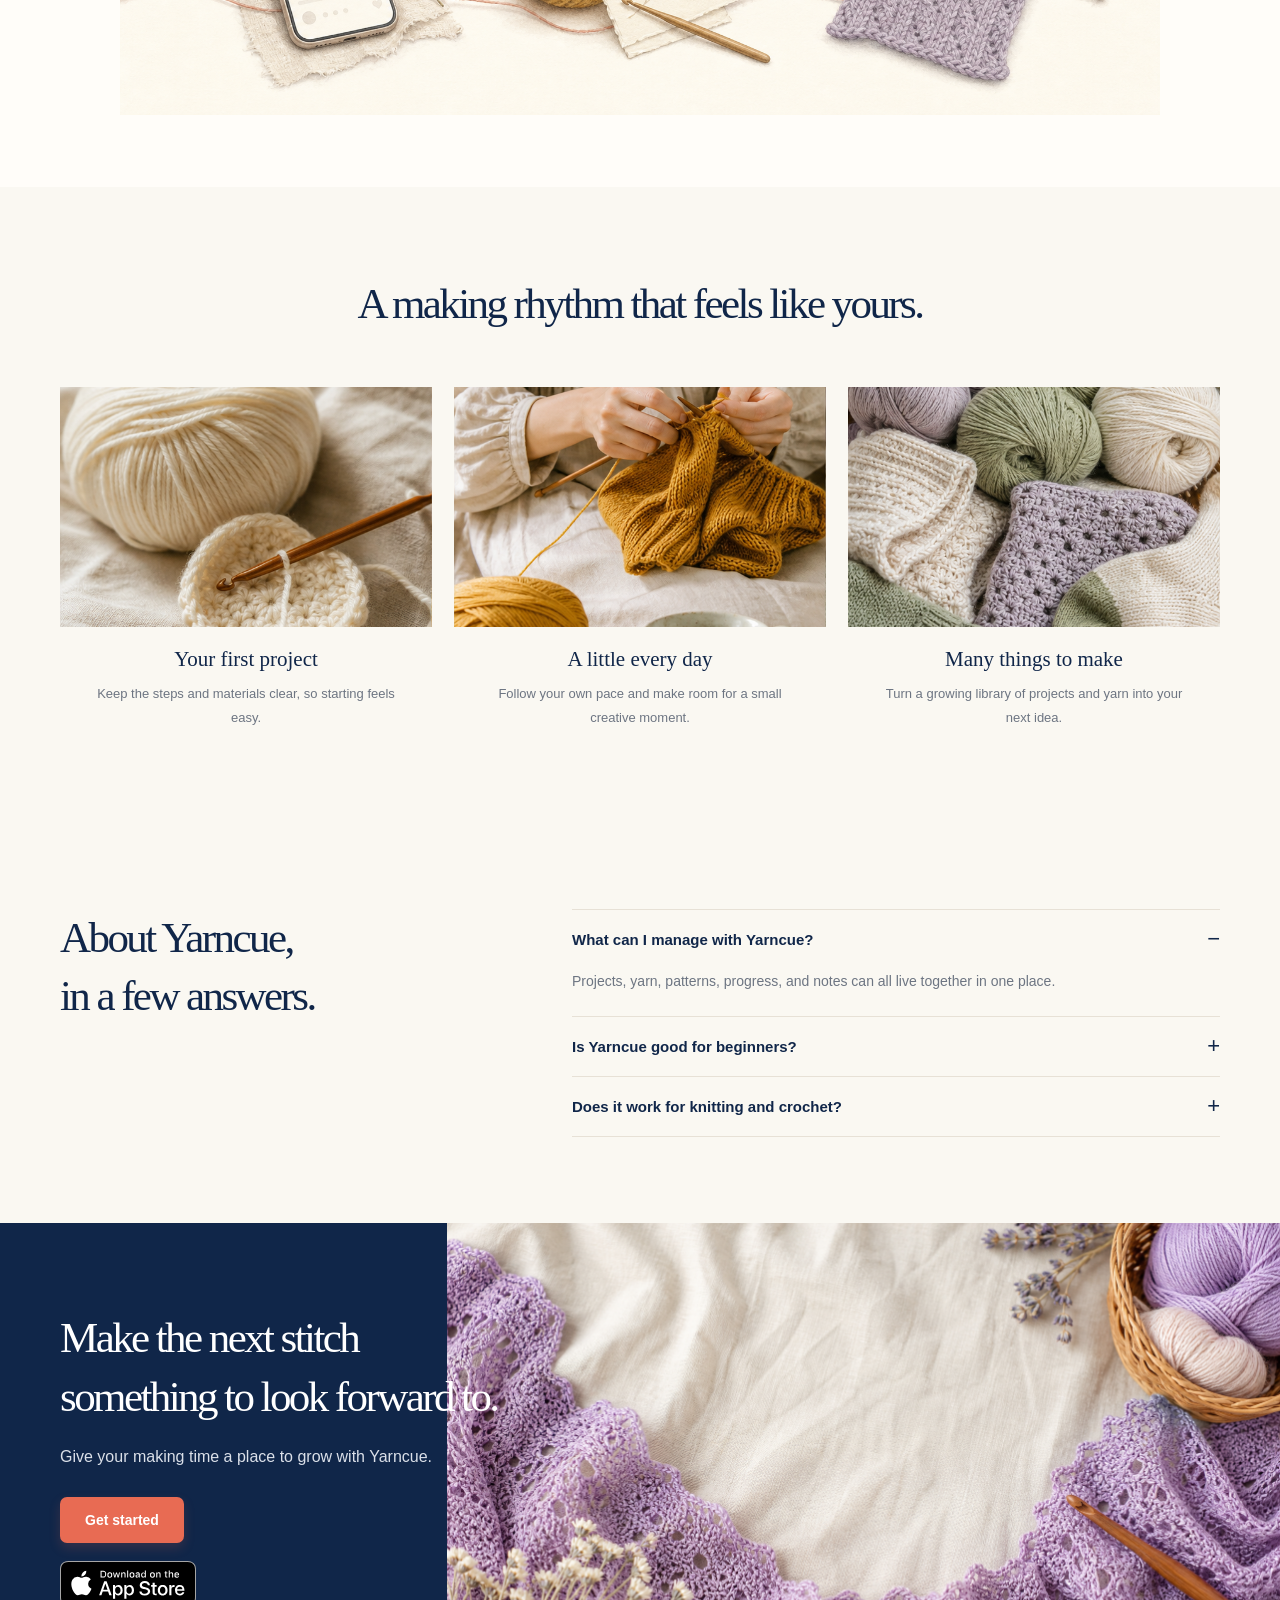
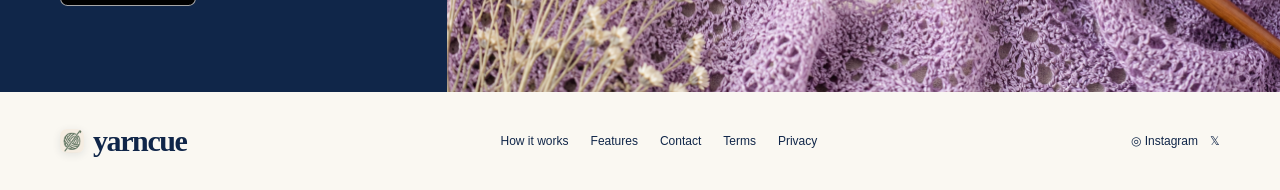
==== commit ae709e10: "Add Traditional Chinese LP locale" ====
--- a/docs/en/index.html
+++ b/docs/en/index.html
@@ -7,6 +7,8 @@
     <link rel="canonical" href="https://hinomaru-labs.com/yarncue-lp/en/" />
     <link rel="alternate" hreflang="ja" href="https://hinomaru-labs.com/yarncue-lp/" />
     <link rel="alternate" hreflang="en" href="https://hinomaru-labs.com/yarncue-lp/en/" />
+    <link rel="alternate" hreflang="zh-CN" href="https://hinomaru-labs.com/yarncue-lp/zh-cn/" />
+    <link rel="alternate" hreflang="zh-TW" href="https://hinomaru-labs.com/yarncue-lp/zh-tw/" />
     <meta property="og:title" content="Yarncue | A calmer way to keep knitting" />
     <meta property="og:description" content="Keep your next stitch close." />
     <meta property="og:image" content="../og.png" />
@@ -18,7 +20,7 @@
   </head>
   <body>
     <main>
-      <header class="site-header"><a class="brand" href="#top"><img src="../images/yarncue-icon.png" alt="" />yarncue</a><nav><a href="#how">How it works</a><a href="#features">Features</a></nav><div class="language-switcher" aria-label="Choose language"><span class="language-label">Language</span><a href="../" lang="ja">日本語</a><a class="is-current" href="./" lang="en" aria-current="page">English</a><a href="../zh-cn/" lang="zh-CN">简体中文</a></div><a class="button small-button" href="#start">Get started</a></header>
+      <header class="site-header"><a class="brand" href="#top"><img src="../images/yarncue-icon.png" alt="" />yarncue</a><nav><a href="#how">How it works</a><a href="#features">Features</a></nav><div class="language-switcher" aria-label="Choose language"><span class="language-label">Language</span><a href="../" lang="ja">日本語</a><a class="is-current" href="./" lang="en" aria-current="page">English</a><a href="../zh-cn/" lang="zh-CN">简体中文</a><a href="../zh-tw/" lang="zh-TW">繁體中文</a></div><a class="button small-button" href="#start">Get started</a></header>
       <section class="hero" id="top"><div class="hero-copy"><h1>Keep your next stitch<br>close.</h1><p>Patterns, yarn, progress, and little ideas.<br>Yarncue brings your making time<br>together in one quiet place.</p><div class="actions"><a class="button" href="#start">Get started</a><a class="text-link" href="#how">See how it works <span>→</span></a></div></div><div class="hero-visual"><div class="hero-yarn yarn-a"></div><div class="hero-yarn yarn-b"></div><div class="hero-yarn yarn-c"></div><div class="lace"></div><div class="phone phone-real-count"><div class="phone-notch"></div><div class="phone-screen"></div></div></div></section>
       <section class="empathy section"><div><p class="eyeless-label">Yarncue is a gentle companion for the little moments that make a project feel lost.</p><h2>You want to focus on making,<br>but the details keep piling up.</h2><ul><li>What was I saving this yarn for?</li><li>Where did I leave off last time?</li><li>Which pattern was I excited about?</li></ul></div><div class="desk-scene"><div class="desk-yarn"></div><div class="notebook"><span>project notes</span><i></i><i></i><i></i></div></div></section>
       <section class="features section" id="features"><h2>Before you start,<br>while you make, and when you finish.</h2><div class="feature-list"><article class="feature"><div class="feature-media"><span>01</span><div class="phone phone-real-empty"><div class="phone-notch"></div><div class="phone-screen"></div></div><div class="feature-texture project"></div></div><div class="feature-copy"><p class="feature-number">01</p><h3>Save each project</h3><p>Name a project, choose rows or rounds, and keep its context close.</p></div></article><article class="feature reverse"><div class="feature-media"><span>02</span><div class="phone phone-real-count"><div class="phone-notch"></div><div class="phone-screen"></div></div><div class="feature-texture stash"></div></div><div class="feature-copy"><p class="feature-number">02</p><h3>Count rows or rounds</h3><p>Use one clear, generous button while your hands stay with the work.</p></div></article><article class="feature"><div class="feature-media"><span>03</span><div class="phone phone-projects-list"><div class="phone-notch"></div><div class="phone-screen"></div></div><div class="feature-texture patterns"></div></div><div class="feature-copy"><p class="feature-number">03</p><h3>Keep notes and history</h3><p>See the next action and review changes within each project.</p></div></article><article class="feature reverse"><div class="feature-media"><span>04</span><div class="phone phone-real-count"><div class="phone-notch"></div><div class="phone-screen"></div></div><div class="feature-texture progress"></div></div><div class="feature-copy"><p class="feature-number">04</p><h3>Resume where you left off</h3><p>Return to the same project and count without losing your place.</p></div></article></div></section>
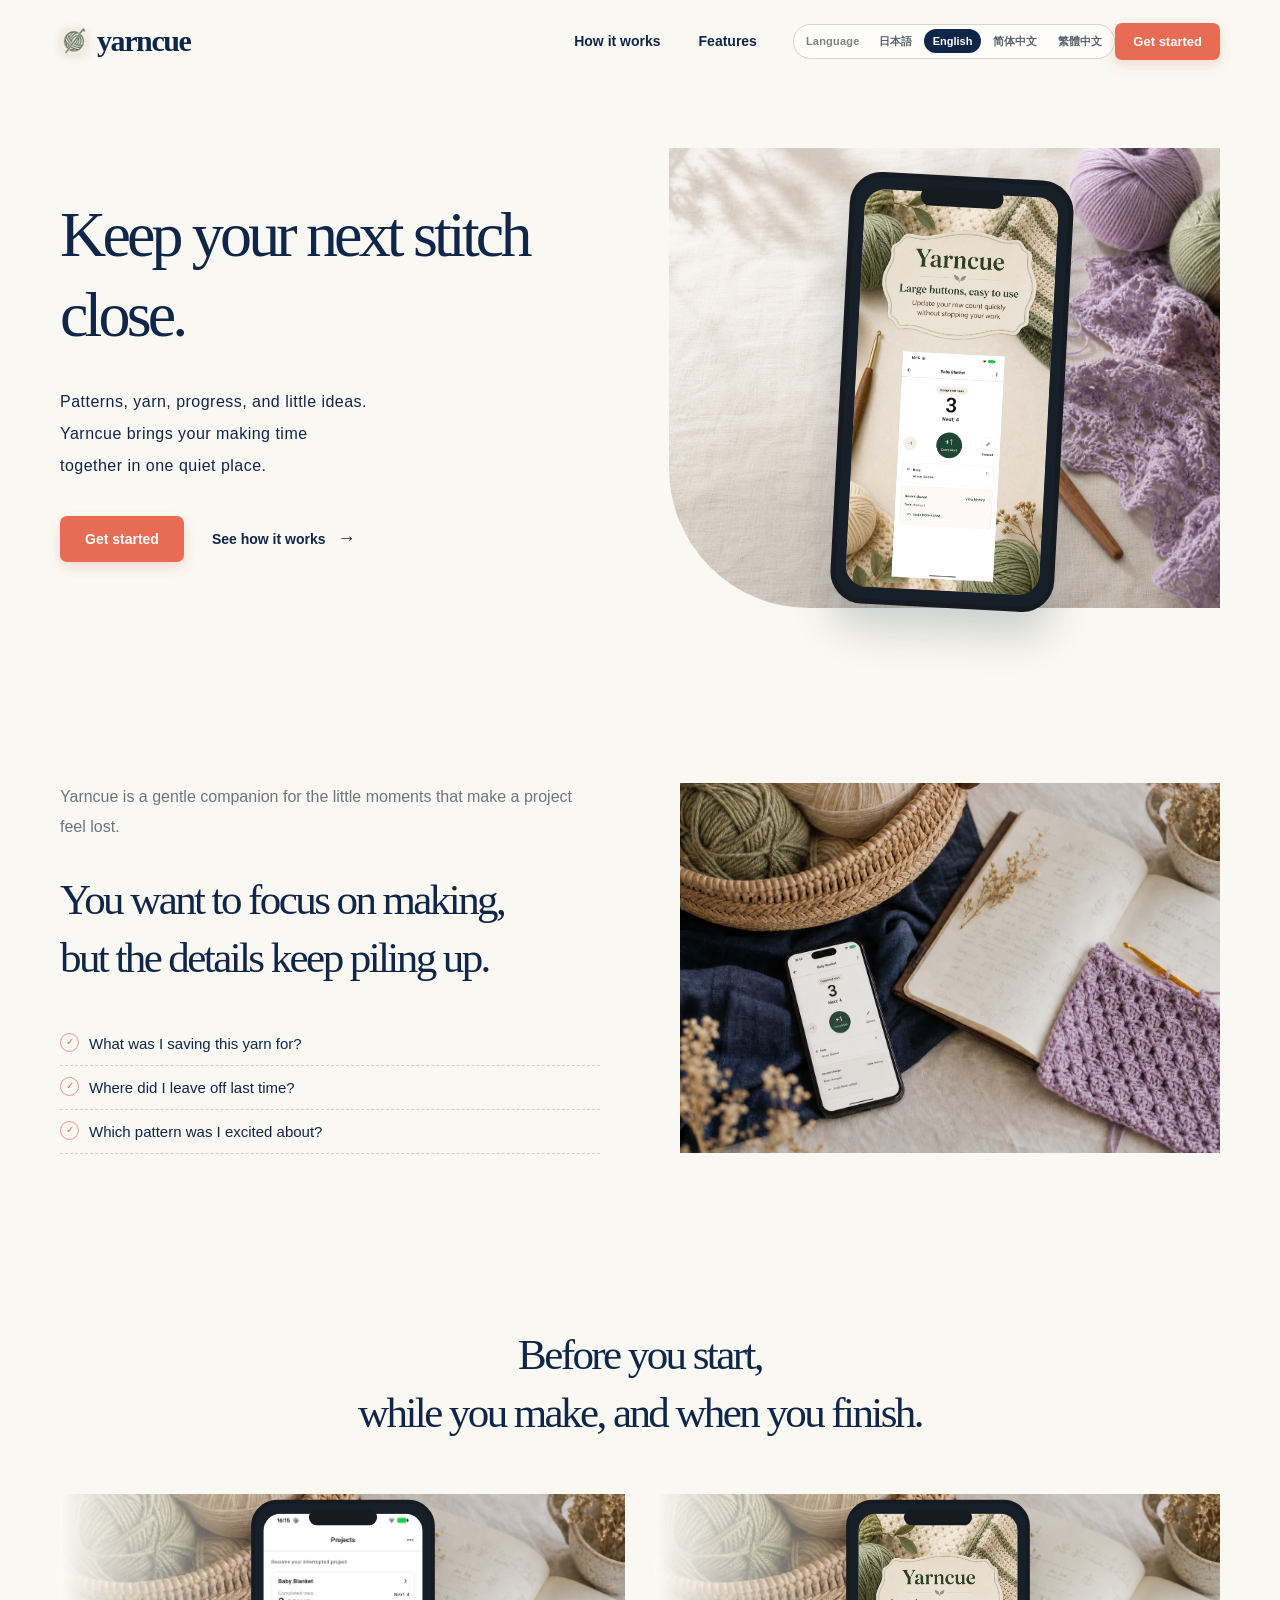
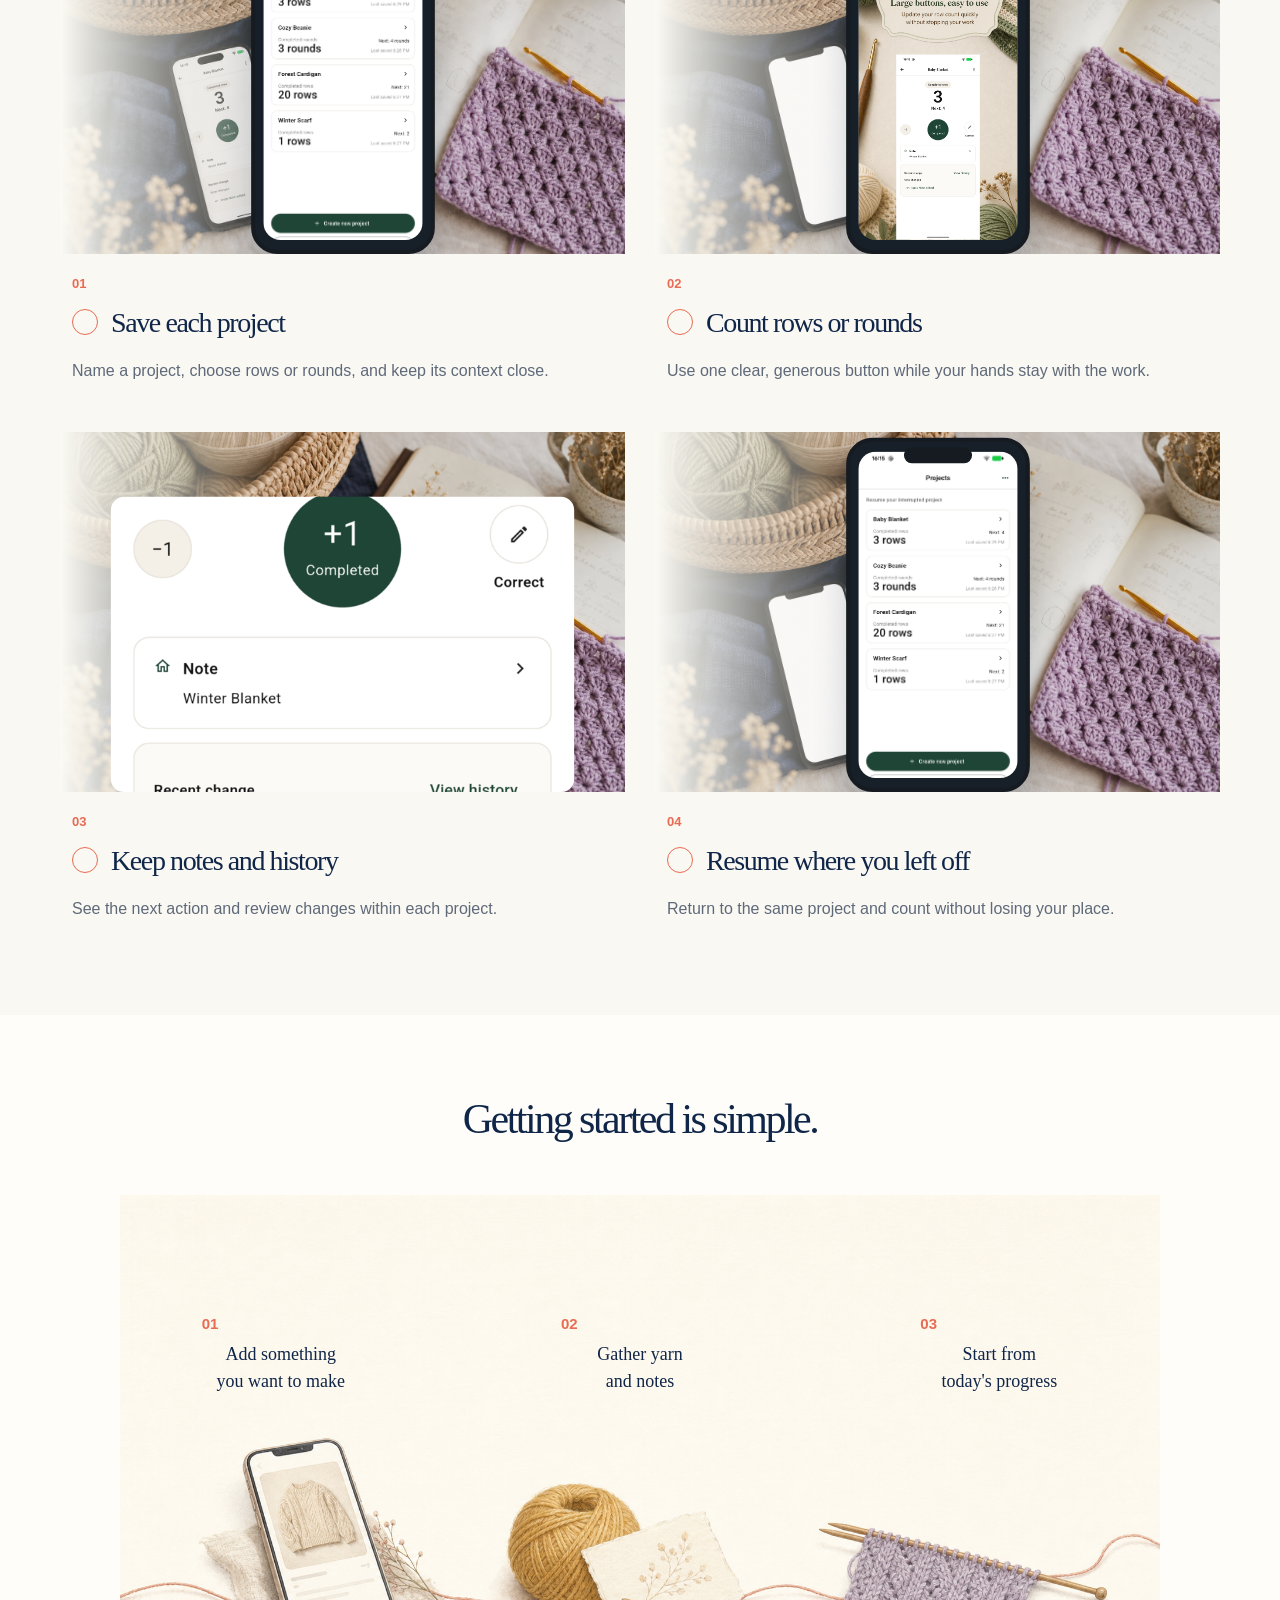
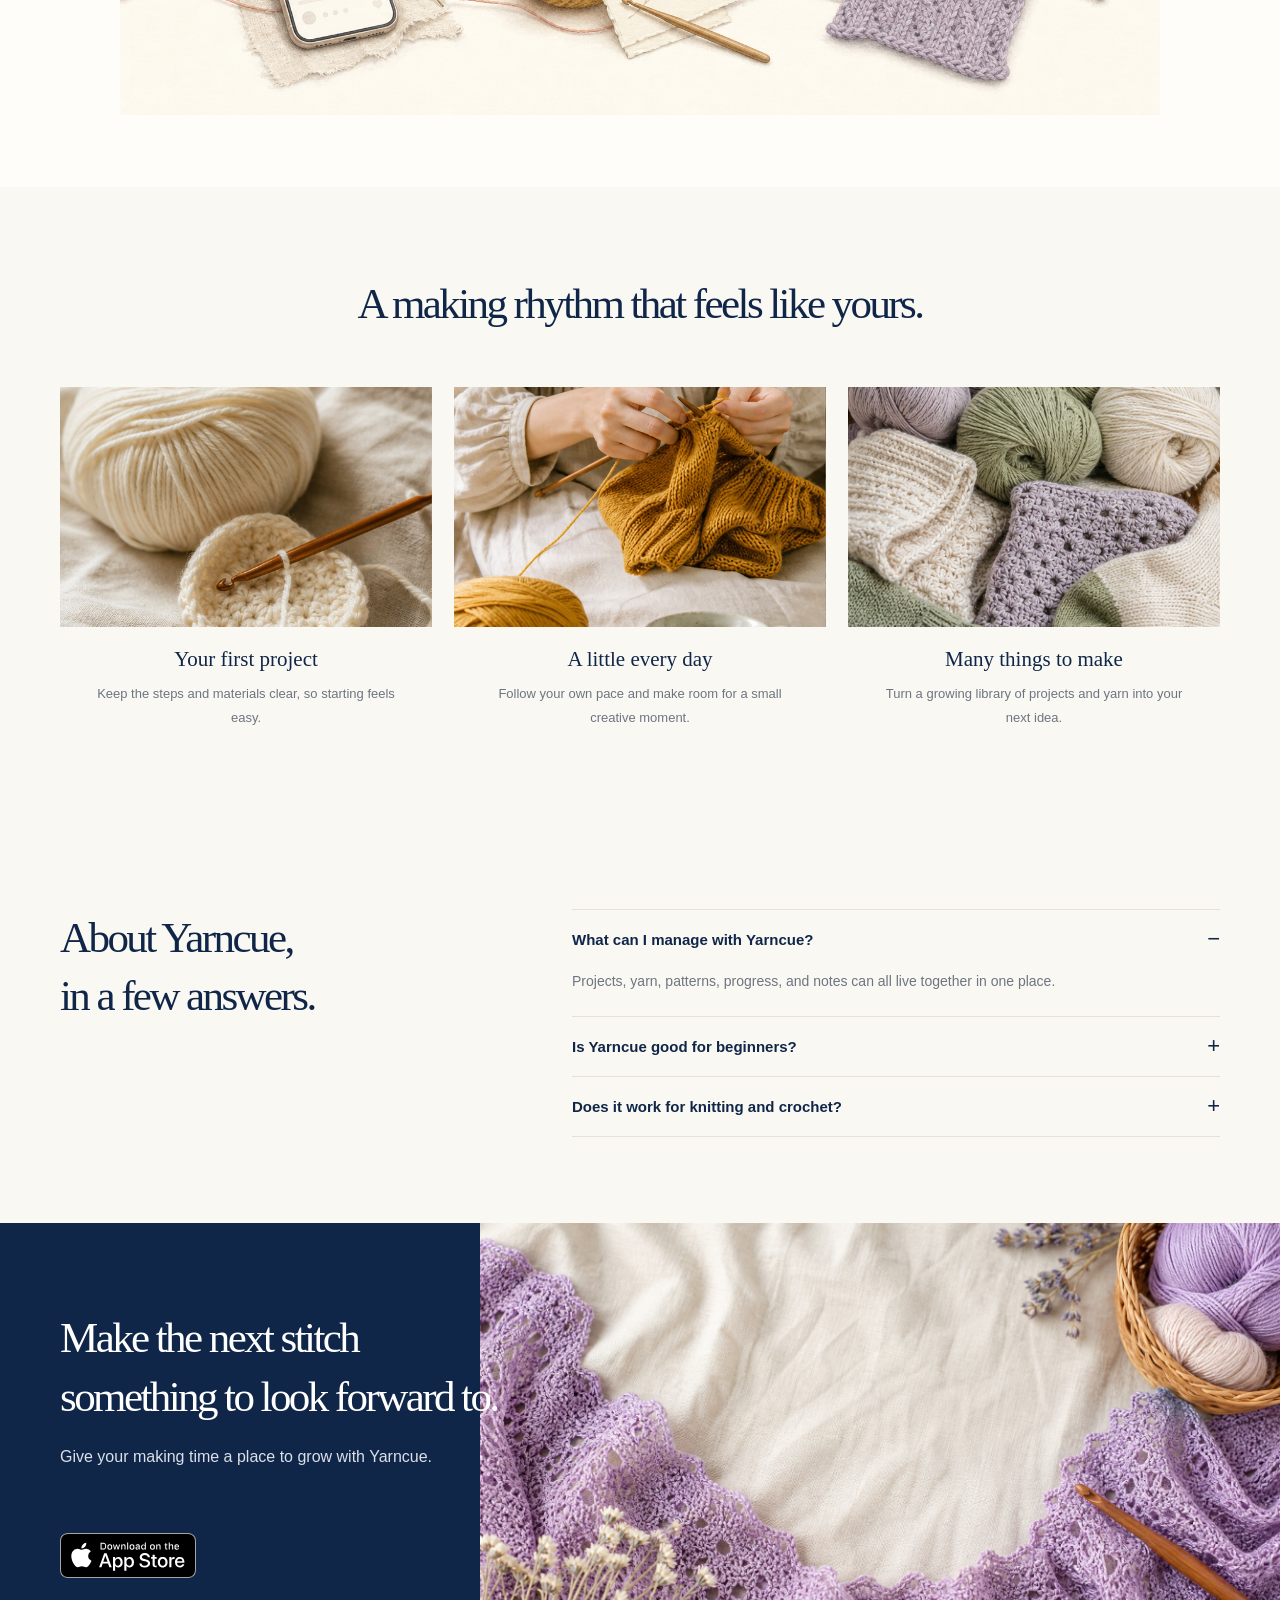
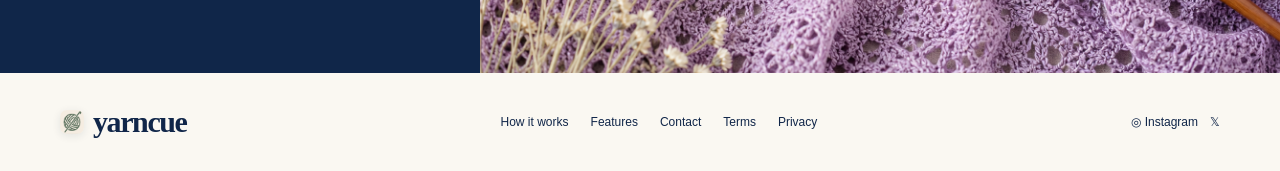
==== commit f01c6d93: "Use official Apple App Store badges" ====
--- a/docs/en/index.html
+++ b/docs/en/index.html
@@ -14,7 +14,7 @@
     <meta property="og:image" content="../og.png" />
     <title>Yarncue | A calmer way to keep knitting</title>
     <link rel="stylesheet" href="../styles.css" />
-    <link rel="stylesheet" href="../style-extra.css?v=20260801-grid7" />
+    <link rel="stylesheet" href="../style-extra.css?v=20260801-grid8" />
     <link rel="stylesheet" href="style-en.css?v=3" />
     <script type="application/ld+json">{"@context":"https://schema.org","@graph":[{"@type":"SoftwareApplication","name":"Yarncue","applicationCategory":"LifestyleApplication","operatingSystem":"Web","description":"A knitting and crochet journal for projects, yarn, patterns, progress, and notes."},{"@type":"FAQPage","mainEntity":[{"@type":"Question","name":"What can I manage with Yarncue?","acceptedAnswer":{"@type":"Answer","text":"Projects, yarn, patterns, progress, and notes can all live together in one place."}},{"@type":"Question","name":"Is Yarncue good for beginners?","acceptedAnswer":{"@type":"Answer","text":"Yes. Start with one project and keep only the details you need, at your own pace."}},{"@type":"Question","name":"Does it work for both knitting and crochet?","acceptedAnswer":{"@type":"Answer","text":"Yes. Record the yarn, needles or hook, rows, pattern, and notes for either kind of project."}}]}]}</script>
   </head>
@@ -27,7 +27,7 @@
       <section class="how section" id="how"><h2>Getting started is simple.</h2><div class="thread"></div><div class="steps"><article><b>01</b><div class="step-icon book">▱</div><h3>Add something<br>you want to make</h3><p>Save a pattern or idea as a project.</p></article><article><b>02</b><div class="step-icon yarn">●</div><h3>Gather yarn<br>and notes</h3><p>Keep color, amount, needle size, and thoughts together.</p></article><article><b>03</b><div class="step-icon needle">╱</div><h3>Start from<br>today's progress</h3><p>Record your progress and keep the next stitch in sight.</p></article></div></section>
       <section class="use-cases section"><h2>A making rhythm<br class="mobile-break"> that feels like yours.</h2><div class="case-grid"><article><div class="case-image first"></div><h3>Your first project</h3><p>Keep the steps and materials clear, so starting feels easy.</p></article><article><div class="case-image second"></div><h3>A little every day</h3><p>Follow your own pace and make room for a small creative moment.</p></article><article><div class="case-image third"></div><h3>Many things to make</h3><p>Turn a growing library of projects and yarn into your next idea.</p></article></div></section>
       <section class="faq section"><h2>About Yarncue,<br>in a few answers.</h2><div class="faq-list"><article><details open><summary>What can I manage with Yarncue?</summary><p>Projects, yarn, patterns, progress, and notes can all live together in one place.</p></details></article><article><details><summary>Is Yarncue good for beginners?</summary><p>Yes. Start with one project and keep only the details you need, at your own pace.</p></details></article><article><details><summary>Does it work for knitting and crochet?</summary><p>Yes. Record the yarn, needles or hook, rows, pattern, and notes for either kind of project.</p></details></article></div></section>
-      <section class="cta" id="start"><div><h2>Make the next stitch<br>something to look forward to.</h2><p>Give your making time a place to grow with Yarncue.</p><a class="button light" href="mailto:hello@yarncue.app?subject=I%20want%20to%20try%20Yarncue">Get started</a><img class="app-store-badge" src="../images/download-on-app-store.svg" alt="Download on the App Store"></div><div class="cta-craft"><div class="cta-yarn"></div><div class="cta-lace"></div></div></section>
+      <section class="cta" id="start"><div><h2>Make the next stitch<br>something to look forward to.</h2><p>Give your making time a place to grow with Yarncue.</p><a href="https://apps.apple.com/us/" class="app-store-link" aria-label="Download on the App Store"><img class="app-store-badge" src="../images/download-on-app-store.svg" alt="Download on the App Store"></a></div><div class="cta-craft"><div class="cta-yarn"></div><div class="cta-lace"></div></div></section>
       <footer><a class="brand" href="#top"><img src="../images/yarncue-icon.png" alt="" />yarncue</a><div><a href="#how">How it works</a><a href="#features">Features</a><a href="mailto:hello@yarncue.app">Contact</a><a href="#top">Terms</a><a href="#top">Privacy</a></div><div class="social"><a href="#top" aria-label="Instagram">◎ Instagram</a><a href="#top" aria-label="X">𝕏</a></div></footer>
     </main>
   </body>
--- a/docs/style-extra.css
+++ b/docs/style-extra.css
@@ -28,6 +28,8 @@
 .how .steps article { padding-top:166px; position:relative; }.how .steps article b { position:absolute; top:140px; left:calc(50% - 79px); }.how .step-icon { display:none; }.how .steps h3 { font-size:18px; }.how .steps p { display:none; }.thread { display:none; }
 .feature-copy h3::before { content:""; display:inline-block; width:24px; height:24px; margin-right:13px; vertical-align:-3px; border:1.5px solid var(--coral); border-radius:50%; box-shadow:inset 0 0 0 6px #faf8f2; }
 .app-store-badge { width:136px; height:auto; display:block; margin-top:18px; }
+.app-store-link { display:inline-block; line-height:0; margin-top:18px; transition:transform .2s,opacity .2s; }
+.app-store-link:hover { opacity:.86; transform:translateY(-2px); }
 .brand { display:inline-flex; align-items:center; gap:9px; }
 .brand img { width:28px; height:28px; border-radius:8px; object-fit:cover; box-shadow:0 2px 8px #19284518; }
 footer .brand img { width:24px; height:24px; border-radius:7px; }
